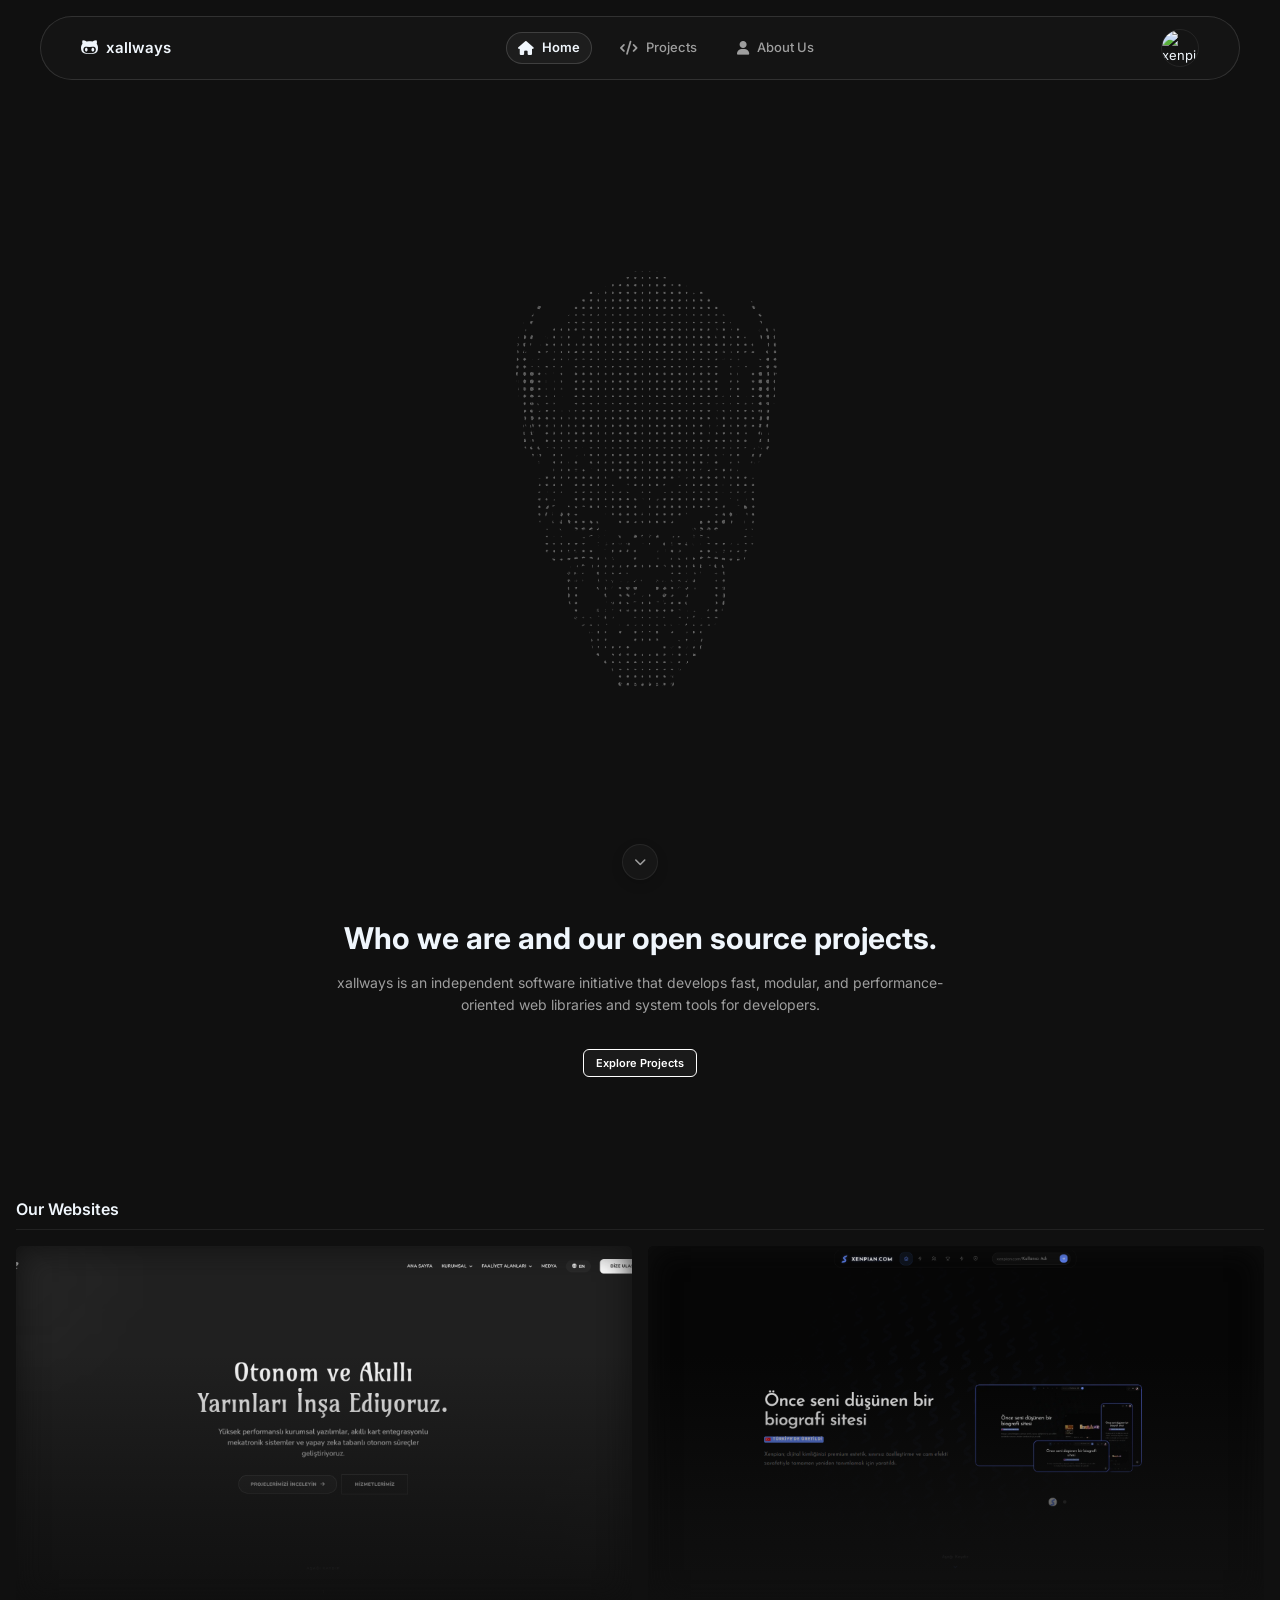
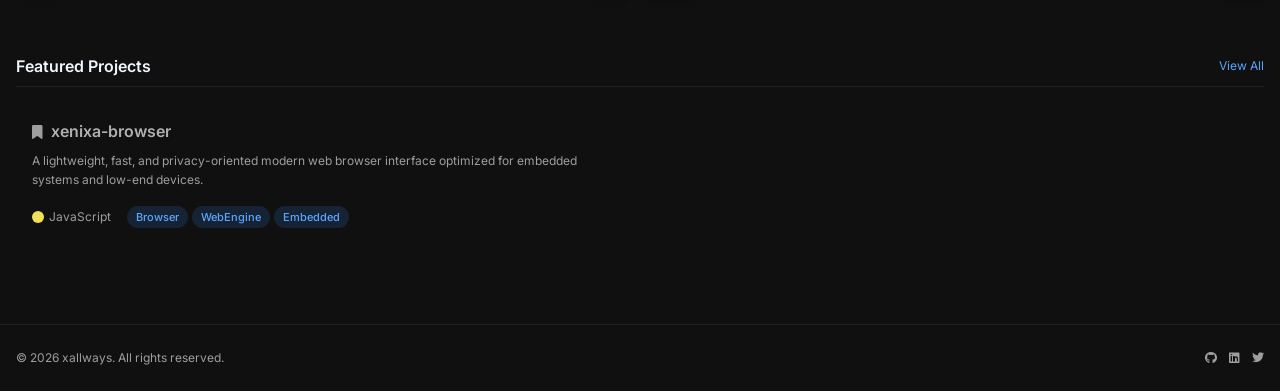
==== index.html @ e663c0c9 "initial commit" ====
<!DOCTYPE html>
<html lang="en">

<head>
  <meta charset="UTF-8">
  <meta name="viewport" content="width=device-width, initial-scale=1.0">
  <title>xallways | Open Source Software Solutions</title>
  <meta name="description" content="Open source software, system tools, and developer libraries developed by xallways.">
  <link rel="stylesheet" href="styles.css">
  <link rel="stylesheet" href="https://cdnjs.cloudflare.com/ajax/libs/font-awesome/6.4.0/css/all.min.css">
</head>

<body>

  <!-- Navigation Header -->
  <header>
    <div class="container header-container">
      <div class="logo-wrap">
        <a href="index.html" class="logo">
          <i class="fa-brands fa-github-alt"></i> xallways
        </a>
      </div>

      <nav id="nav-menu">
        <a href="index.html" class="nav-link active"><i class="fa-solid fa-house"></i> <span>Home</span></a>
        <a href="projects.html" class="nav-link"><i class="fa-solid fa-code"></i> <span>Projects</span></a>
        <a href="about.html" class="nav-link"><i class="fa-solid fa-user"></i> <span>About Us</span></a>
      </nav>

      <div class="header-actions">
        <div class="profile-dropdown-wrap">
          <img src="https://github.com/xenpian.png" alt="xenpian" class="profile-avatar" id="profile-avatar-btn">
          <div class="profile-dropdown" id="profile-dropdown-menu">
            <a href="https://github.com/xenpian" target="_blank"><i class="fa-brands fa-github"></i> GitHub Profile</a>
            <a href="projects.html"><i class="fa-solid fa-code"></i> Repositories</a>
          </div>
        </div>
        <button class="menu-toggle-btn" id="menu-toggle-btn" aria-label="Toggle Menu">
          <i class="fa-solid fa-bars"></i>
        </button>
      </div>
    </div>
  </header>

  <!-- Main Content Wrapper -->
  <main class="container">

    <!-- ASCII Art Area -->
    <div class="ascii-art-container">
      <div class="ascii-art-gif-wrap">
        <img src="assets/logo.gif" alt="Logo" class="ascii-art-gif">
      </div>
      <div class="scroll-down-wrap">
        <a href="#biz-kimiz" class="scroll-down-btn" aria-label="Scroll Down">
          <i class="fa-solid fa-chevron-down"></i>
        </a>
      </div>
    </div>

    <!-- Flat Hero Banner -->
    <section id="biz-kimiz" class="home-hero" style="padding-top: 20px;">
      <h1>Who we are and our open source projects.</h1>
      <p>
        xallways is an independent software initiative that develops fast, modular, and performance-oriented web
        libraries and system tools for developers.
      </p>
      <div style="display: flex; gap: 8px; justify-content: center;">
        <a href="projects.html" class="btn btn-primary">Explore Projects</a>
      </div>
    </section>

    <!-- Web Sitelerimiz Section -->
    <section style="margin-top: 40px; margin-bottom: 32px;">
      <div class="recent-projects-header">
        <h2 style="font-size: 16px; font-weight: 600;">Our Websites</h2>
      </div>
      <div class="repo-grid">

        <!-- 42code.net Card -->
        <div class="repo-card" style="padding: 0; overflow: hidden; height: 360px; cursor: pointer;"
          onclick="window.open('https://42code.net', '_blank')">
          <div class="webview-image-container"
            style="height: 100%; overflow: hidden; background-color: var(--bg-main);">
            <img src="assets/42code.png" alt="42code.net"
              style="width: 100%; height: 100%; object-fit: cover; transition: var(--transition);">
          </div>
        </div>

        <!-- xenpian.com Card -->
        <div class="repo-card" style="padding: 0; overflow: hidden; height: 360px; cursor: pointer;"
          onclick="window.open('https://xenpian.com', '_blank')">
          <div class="webview-image-container"
            style="height: 100%; overflow: hidden; background-color: var(--bg-main);">
            <img src="assets/xenpian.png" alt="xenpian.com"
              style="width: 100%; height: 100%; object-fit: cover; transition: var(--transition);">
          </div>
        </div>

      </div>
    </section>

    <!-- Recent Projects Preview (GitHub Repo Style) -->
    <section style="margin-top: 40px;">
      <div class="recent-projects-header">
        <h2 style="font-size: 16px; font-weight: 600;">Featured Projects</h2>
        <a href="projects.html" style="font-size: 12px; color: #58a6ff;">View All</a>
      </div>

      <!-- Limit projects list to 2 for homepage preview -->
      <div id="projects-grid" class="repo-grid" data-limit="2">
        <!-- Loaded dynamically from app.js -->
      </div>
    </section>

  </main>

  <!-- Project Detail Modal -->
  <div id="project-detail-modal" class="modal-overlay">
    <div class="modal-container">
      <button class="modal-close" onclick="closeDetailModal()">&times;</button>
      <div class="modal-title">
        <i class="fa-solid fa-bookmark"></i> <span id="detail-title">Project Title</span>
      </div>
      <div id="detail-lang" class="modal-meta">
        <!-- Language indicator -->
      </div>
      <p id="detail-desc" class="modal-desc">Project description.</p>

      <h3 style="font-size: 14px; font-weight: 600; margin-bottom: 8px;">Features</h3>
      <ul id="detail-features" class="modal-features">
        <!-- Bullet points -->
      </ul>

      <div class="modal-actions">
        <a id="detail-github" href="#" target="_blank" class="btn btn-secondary">
          <i class="fa-brands fa-github"></i> View on GitHub
        </a>
        <a id="detail-live" href="#" target="_blank" class="btn btn-primary">
          <i class="fa-solid fa-arrow-up-right-from-square"></i> Live Demo
        </a>
      </div>
    </div>
  </div>

  <div id="toast" class="toast">Message saved.</div>

  <!-- Footer -->
  <footer>
    <div class="container footer-container">
      <div>
        &copy; 2026 xallways. All rights reserved.
      </div>
      <div class="social-links">
        <a href="https://github.com" target="_blank" class="social-link"><i class="fa-brands fa-github"></i></a>
        <a href="https://linkedin.com" target="_blank" class="social-link"><i class="fa-brands fa-linkedin"></i></a>
        <a href="https://twitter.com" target="_blank" class="social-link"><i class="fa-brands fa-twitter"></i></a>
      </div>
    </div>
  </footer>

  <!-- Scripts -->
  <script src="projects-data.js"></script>
  <script src="app.js"></script>

</body>

</html>
---- styles.css ----
/* Fonts */
@import url('https://fonts.googleapis.com/css2?family=Inter:wght@300;400;500;600;700&display=swap');

/* Variables */
:root {
  --bg-main: #101010;
  --bg-secondary: #161616;
  --bg-card: #161616;
  --bg-btn: #222222;
  --bg-btn-hover: #2d2d2d;
  --accent: #ffffff;
  --text-main: #f0f6fc;
  --text-muted: #9e9e9e;
  --text-dark: #101010;
  --border-color: rgba(255, 255, 255, 0.07);
  --border-hover: rgba(255, 255, 255, 0.2);
  --font-main: 'Inter', -apple-system, BlinkMacSystemFont, "Segoe UI", Helvetica, Arial, sans-serif;
  --border-radius: 6px;
  --transition: all 0.15s ease;
}

/* Reset & Base */
* {
  margin: 0;
  padding: 0;
  box-sizing: border-box;
}

body {
  background-color: var(--bg-main);
  color: var(--text-main);
  font-family: var(--font-main);
  font-size: 13px;
  line-height: 1.5;
  padding-top: 100px;
}

a {
  color: #b6b6b6;
  text-decoration: none;
}

a:hover {
  text-decoration: underline;
}

/* Scrollbar & Smooth Scroll */
html {
  scroll-behavior: smooth;
  scrollbar-color: #222222 #101010;
  scrollbar-width: thin;
}

::-webkit-scrollbar {
  width: 8px;
  height: 8px;
}

::-webkit-scrollbar-track {
  background: var(--bg-main);
}

::-webkit-scrollbar-thumb {
  background: #222222;
  border-radius: 4px;
  border: 2px solid var(--bg-main);
}

::-webkit-scrollbar-thumb:hover {
  background: #333333;
}

::-webkit-scrollbar-thumb:active {
  background: #444444;
}

/* Layout Container */
.container {
  max-width: 1430px;
  /* Expanded Width */
  margin: 0 auto;
  padding: 0 16px;
}

/* Navigation Header */
header {
  position: fixed;
  top: 16px;
  left: 50%;
  transform: translate(-50%, 0);
  width: calc(100% - 32px);
  max-width: 1200px;
  background-color: rgba(22, 22, 22, 0.95);
  backdrop-filter: blur(12px);
  -webkit-backdrop-filter: blur(12px);
  border: 1px solid rgba(255, 255, 255, 0.12);
  border-radius: 32px;
  padding: 12px 24px;
  z-index: 100;
  transition: top 0.4s cubic-bezier(0.16, 1, 0.3, 1),
    left 0.4s cubic-bezier(0.16, 1, 0.3, 1),
    transform 0.4s cubic-bezier(0.16, 1, 0.3, 1),
    width 0.4s cubic-bezier(0.16, 1, 0.3, 1),
    max-width 0.4s cubic-bezier(0.16, 1, 0.3, 1),
    padding 0.4s cubic-bezier(0.16, 1, 0.3, 1),
    border-radius 0.4s cubic-bezier(0.16, 1, 0.3, 1),
    background-color 0.4s ease,
    border-color 0.4s ease,
    box-shadow 0.4s ease;
}

.header-container {
  display: flex;
  justify-content: space-between;
  align-items: center;
  flex-wrap: wrap;
  gap: 16px;
  transition: flex-direction 0.4s cubic-bezier(0.16, 1, 0.3, 1),
    gap 0.4s cubic-bezier(0.16, 1, 0.3, 1),
    padding 0.4s cubic-bezier(0.16, 1, 0.3, 1);
}

.logo-wrap {
  display: flex;
  align-items: center;
  gap: 12px;
  transition: opacity 0.3s ease, transform 0.3s ease, visibility 0.3s ease, width 0.3s ease, height 0.3s ease, margin 0.3s ease;
}

.logo {
  font-weight: 600;
  font-size: 15px;
  color: var(--text-main);
  display: flex;
  align-items: center;
  gap: 8px;
  text-decoration: none;
}

.logo i {
  font-size: 18px;
}

nav {
  display: flex;
  gap: 8px;
  align-items: center;
  transition: flex-direction 0.4s cubic-bezier(0.16, 1, 0.3, 1),
    gap 0.4s cubic-bezier(0.16, 1, 0.3, 1);
}

.nav-link {
  color: var(--text-muted);
  font-weight: 500;
  font-size: 13px;
  padding: 5px 11px;
  /* adjusted slightly to account for the 1px border */
  margin: 0 4px;
  border-radius: 32px;
  display: inline-flex;
  align-items: center;
  gap: 8px;
  border: 1px solid transparent;
  transition: all 0.3s cubic-bezier(0.16, 1, 0.3, 1);
  text-decoration: none;
}

.nav-link:hover {
  color: var(--text-main);
  background-color: transparent;
  border-color: rgba(255, 255, 255, 0.1);
  text-decoration: none;
}

.nav-link.active {
  color: var(--text-main);
  background-color: rgb(255 255 255 / 4%);
  border-color: rgba(255, 255, 255, 0.15);
  font-weight: 600;
}

.nav-link span {
  max-width: 150px;
  opacity: 1;
  display: inline-block;
  overflow: hidden;
  white-space: nowrap;
  transition: max-width 0.3s cubic-bezier(0.16, 1, 0.3, 1),
    opacity 0.2s cubic-bezier(0.16, 1, 0.3, 1),
    margin 0.3s cubic-bezier(0.16, 1, 0.3, 1);
}

.nav-link i {
  font-size: 14px;
  transition: font-size 0.3s ease;
}

.header-actions {
  display: flex;
  align-items: center;
  gap: 12px;
  transition: opacity 0.3s ease, transform 0.3s ease, visibility 0.3s ease, width 0.3s ease, height 0.3s ease, margin 0.3s ease;
}

.menu-toggle-btn {
  display: none;
  background: none;
  border: none;
  color: var(--text-main);
  font-size: 16px;
  cursor: pointer;
  transition: var(--transition);
  padding: 6px;
  align-items: center;
  justify-content: center;
}

.menu-toggle-btn:hover {
  color: var(--text-muted);
}

/* Scrolled Capsule Header State */
body.scrolled header {
  position: fixed;
  background-color: rgba(22, 22, 22, 0.95);
  border-color: rgba(255, 255, 255, 0.12);
  border-radius: 28px;
  z-index: 100;
  transition: top 0.4s cubic-bezier(0.16, 1, 0.3, 1),
    left 0.4s cubic-bezier(0.16, 1, 0.3, 1),
    bottom 0.4s cubic-bezier(0.16, 1, 0.3, 1),
    right 0.4s cubic-bezier(0.16, 1, 0.3, 1),
    transform 0.4s cubic-bezier(0.16, 1, 0.3, 1),
    width 0.4s cubic-bezier(0.16, 1, 0.3, 1),
    height 0.4s cubic-bezier(0.16, 1, 0.3, 1),
    max-width 0.4s cubic-bezier(0.16, 1, 0.3, 1),
    padding 0.4s cubic-bezier(0.16, 1, 0.3, 1),
    border-radius 0.4s cubic-bezier(0.16, 1, 0.3, 1),
    background-color 0.4s ease,
    border-color 0.4s ease,
    box-shadow 0.4s ease;
}

body.scrolled .header-container {
  flex-wrap: nowrap;
}

/* Snap Right (Default) */
body.scrolled header.snap-right {
  top: 50%;
  left: calc(100% - 52px);
  transform: translate(-50%, -50%);
  width: 56px;
  max-width: 56px;
  padding: 16px 0;
}

/* Snap Left */
body.scrolled header.snap-left {
  top: 50%;
  left: 52px;
  transform: translate(-50%, -50%);
  width: 56px;
  max-width: 56px;
  padding: 16px 0;
}

/* Snap Top */
body.scrolled header.snap-top {
  top: 24px;
  left: 50%;
  transform: translate(-50%, 0);
  width: auto;
  height: 56px;
  max-width: fit-content;
  padding: 8px 24px;
}

/* Snap Bottom */
body.scrolled header.snap-bottom {
  top: auto;
  bottom: 24px;
  left: 50%;
  transform: translate(-50%, 0);
  width: auto;
  height: 56px;
  max-width: fit-content;
  padding: 8px 24px;
}

body.scrolled .logo-wrap {
  opacity: 0;
  visibility: hidden;
  width: 0;
  height: 0;
  overflow: hidden;
  margin: 0;
  padding: 0;
  transform: scale(0.5);
}

body.scrolled .header-actions {
  opacity: 1;
  visibility: visible;
  width: auto;
  height: auto;
  overflow: visible;
  transform: none;
  display: flex;
  justify-content: center;
  align-items: center;
}

/* Header Action Layout for Snap Directions */
body.scrolled header.snap-left .header-actions,
body.scrolled header.snap-right .header-actions {
  flex-direction: column;
  margin: 8px 0 0 0;
  padding: 8px 0 0 0;
  border-top: 1px solid var(--border-color);
  border-left: none;
}

body.scrolled header.snap-top .header-actions,
body.scrolled header.snap-bottom .header-actions {
  flex-direction: row;
  margin: 0 0 0 8px;
  padding: 0 0 0 8px;
  border-left: 1px solid var(--border-color);
  border-top: none;
}

body.scrolled .menu-toggle-btn {
  display: none !important;
}

body.scrolled .profile-avatar {
  width: 32px;
  height: 32px;
}

/* Profile Dropdown snap orientations */
body.scrolled header.snap-right .profile-dropdown {
  right: calc(100% + 12px);
  left: auto;
  top: auto;
  bottom: 0;
}

body.scrolled header.snap-left .profile-dropdown {
  left: calc(100% + 12px);
  right: auto;
  top: auto;
  bottom: 0;
}

body.scrolled header.snap-top .profile-dropdown {
  top: calc(100% + 12px);
  bottom: auto;
  right: 0;
  left: auto;
}

body.scrolled header.snap-bottom .profile-dropdown {
  bottom: calc(100% + 12px);
  top: auto;
  right: 0;
  left: auto;
}

/* Header container orientations */
body.scrolled header.snap-left .header-container,
body.scrolled header.snap-right .header-container {
  flex-direction: column;
  justify-content: center;
  align-items: center;
  gap: 0;
  padding: 0;
}

body.scrolled header.snap-top .header-container,
body.scrolled header.snap-bottom .header-container {
  flex-direction: row;
  justify-content: center;
  align-items: center;
  gap: 16px;
  padding: 0;
}

/* Nav container orientations */
body.scrolled header.snap-left nav,
body.scrolled header.snap-right nav {
  flex-direction: column;
  gap: 16px;
  width: 100%;
  align-items: center;
}

body.scrolled header.snap-top nav,
body.scrolled header.snap-bottom nav {
  flex-direction: row;
  gap: 16px;
  width: auto;
  align-items: center;
}

/* Nav Link scrolled shape styling */
body.scrolled .nav-link {
  padding: 10px;
  width: 40px;
  height: 40px;
  border-radius: 50%;
  justify-content: center;
  gap: 0;
}

body.scrolled header.snap-left .nav-link,
body.scrolled header.snap-right .nav-link {
  margin: 4px 0;
}

body.scrolled header.snap-top .nav-link,
body.scrolled header.snap-bottom .nav-link {
  margin: 0 4px;
}

body.scrolled .nav-link.active {
  background-color: rgba(255, 255, 255, 0.08);
  border-color: rgba(255, 255, 255, 0.15);
}

body.scrolled .nav-link span {
  max-width: 0;
  opacity: 0;
  margin: 0;
}

body.scrolled .nav-link i {
  font-size: 16px;
}

/* Common GitHub-Style Buttons */
.btn {
  display: inline-flex;
  align-items: center;
  justify-content: center;
  padding: 5px 12px;
  font-size: 11px;
  font-weight: 500;
  border-radius: var(--border-radius);
  cursor: pointer;
  border: 1px solid rgba(240, 246, 252, 0.1);
  transition: var(--transition);
  text-decoration: none;
  gap: 6px;
  user-select: none;
}

.btn-secondary {
  background-color: var(--bg-btn);
  color: var(--text-main);
}

.btn-secondary:hover {
  background-color: var(--bg-btn-hover);
  border-color: #8b949e;
  text-decoration: none;
}

.btn-primary {
  background-color: #1a1a1a;
  color: #ffffff;
  border-color: #ffffff;
  font-weight: 600;
}

.btn-primary:hover {
  background-color: rgba(255, 255, 255, 0.08);
  border-color: #ffffff;
  text-decoration: none;
}

/* Page Layout */
.page-header {
  padding: 40px 0 24px 0;
  border-bottom: 1px solid var(--border-color);
  margin-bottom: 32px;
}

.page-title {
  font-size: 21px;
  font-weight: 400;
  color: var(--text-main);
}

.page-subtitle {
  color: var(--text-muted);
  font-size: 13px;
  margin-top: 8px;
}

/* Home Section */
.home-hero {
  padding: 80px 0;
  text-align: center;
  max-width: 650px;
  margin: 0 auto;
  scroll-margin-top: 120px;
}

.home-hero h1 {
  font-size: 30px;
  font-weight: 700;
  margin-bottom: 16px;
  line-height: 1.2;
}

.home-hero p {
  color: var(--text-muted);
  font-size: 14px;
  margin-bottom: 32px;
  line-height: 1.6;
}

.recent-projects-header {
  display: flex;
  justify-content: space-between;
  align-items: center;
  margin-bottom: 16px;
  border-bottom: 1px solid var(--border-color);
  padding-bottom: 8px;
}

/* Projects Toolbar (Inspired by Google Open Source) */
.toolbar-wrap {
  display: flex;
  gap: 16px;
  margin-bottom: 24px;
  align-items: center;
  flex-wrap: wrap;
}

.search-container {
  position: relative;
  flex: 1;
  min-width: 250px;
}

.search-input {
  width: 100%;
  background-color: var(--bg-main);
  border: 1px solid var(--border-color);
  color: var(--text-main);
  padding: 8px 12px 8px 36px;
  border-radius: var(--border-radius);
  font-size: 14px;
  transition: var(--transition);
}

.search-input:focus {
  outline: none;
  border-color: #58a6ff;
  box-shadow: 0 0 0 3px rgba(56, 139, 253, 0.3);
}

.search-container i {
  position: absolute;
  left: 12px;
  top: 50%;
  transform: translateY(-50%);
  color: var(--text-muted);
}

.tag-filters {
  display: flex;
  gap: 6px;
  flex-wrap: wrap;
}

.tag-btn {
  background: transparent;
  border: 1px solid var(--border-color);
  color: var(--text-muted);
  padding: 4px 10px;
  border-radius: 12px;
  font-size: 12px;
  cursor: pointer;
  transition: var(--transition);
}

.tag-btn:hover {
  border-color: var(--text-muted);
  color: var(--text-main);
}

.tag-btn.active {
  background-color: var(--accent);
  color: var(--text-dark);
  border-color: var(--accent);
}

/* GitHub-Style Repository Grid */
.repo-grid {
  display: grid;
  grid-template-columns: 1fr 1fr;
  gap: 16px;
  margin-bottom: 48px;
}

.repo-card {
  border-radius: var(--border-radius);
  padding: 16px;
  display: flex;
  flex-direction: column;
  justify-content: space-between;
  position: relative;
  transition: var(--transition);
}

.repo-card:hover {
  border-color: var(--border-hover);
}

.repo-header {
  display: flex;
  justify-content: space-between;
  align-items: flex-start;
  margin-bottom: 8px;
}

.repo-title-wrap {
  display: flex;
  align-items: center;
  gap: 8px;
}

.repo-icon {
  color: var(--text-muted);
  font-size: 14px;
}

.repo-title {
  font-size: 16px;
  font-weight: 600;
  color: #ffffffab;
  cursor: pointer;
}

.repo-title:hover {
  text-decoration: underline;
}

.repo-desc {
  color: var(--text-muted);
  font-size: 12px;
  line-height: 1.6;
  margin-bottom: 16px;
  display: -webkit-box;
  -webkit-line-clamp: 2;
  -webkit-box-orient: vertical;
  overflow: hidden;
}

.repo-footer {
  display: flex;
  align-items: center;
  gap: 16px;
  font-size: 12px;
  color: var(--text-muted);
  flex-wrap: wrap;
}

.repo-lang {
  display: flex;
  align-items: center;
  gap: 5px;
}

.lang-dot {
  width: 12px;
  height: 12px;
  border-radius: 50%;
  display: inline-block;
}

.repo-tags {
  display: flex;
  gap: 4px;
  flex-wrap: wrap;
}

.repo-tag {
  background-color: rgba(56, 139, 253, 0.15);
  color: #58a6ff;
  padding: 2px 8px;
  border-radius: 2em;
  font-size: 11px;
  font-weight: 500;
  border: 1px solid transparent;
  display: inline-flex;
  align-items: center;
}

/* Action Buttons inside Card for Admin CRUD */
.repo-admin-actions {
  position: absolute;
  top: 12px;
  right: 12px;
  display: flex;
  gap: 6px;
}

.repo-action-btn {
  background-color: var(--bg-btn);
  border: 1px solid var(--border-color);
  color: var(--text-main);
  padding: 2px 6px;
  font-size: 11px;
  border-radius: var(--border-radius);
  cursor: pointer;
  transition: var(--transition);
}

.repo-action-btn:hover {
  background-color: var(--bg-btn-hover);
  border-color: var(--text-muted);
}

.repo-action-btn.delete:hover {
  background-color: #da3637;
  border-color: #f85149;
  color: white;
}

/* Modals & Detail Popups (Simple Flat Style) */
.modal-overlay {
  position: fixed;
  top: 0;
  left: 0;
  width: 100%;
  height: 100%;
  background: rgba(0, 0, 0, 0.7);
  z-index: 1000;
  display: flex;
  justify-content: center;
  align-items: center;
  opacity: 0;
  pointer-events: none;
  transition: var(--transition);
}

.modal-overlay.active {
  opacity: 1;
  pointer-events: all;
}

.modal-container {
  background-color: var(--bg-secondary);
  border: 1px solid var(--border-color);
  border-radius: var(--border-radius);
  max-width: 600px;
  width: 90%;
  max-height: 80vh;
  overflow-y: auto;
  padding: 24px;
  position: relative;
}

.modal-close {
  position: absolute;
  top: 16px;
  right: 16px;
  background: none;
  border: none;
  color: var(--text-muted);
  font-size: 20px;
  cursor: pointer;
}

.modal-close:hover {
  color: var(--text-main);
}

.modal-title {
  font-size: 20px;
  font-weight: 600;
  margin-bottom: 12px;
  color: #c2c2c2;
  display: flex;
  align-items: center;
  gap: 8px;
}

.modal-meta {
  display: flex;
  gap: 16px;
  color: var(--text-muted);
  font-size: 12px;
  margin-bottom: 16px;
  border-bottom: 1px solid var(--border-color);
  padding-bottom: 12px;
}

.modal-desc {
  font-size: 14px;
  line-height: 1.6;
  margin-bottom: 24px;
}

.modal-features {
  list-style: none;
  margin-bottom: 24px;
}

.modal-features li {
  margin-bottom: 8px;
  position: relative;
  padding-left: 20px;
}

.modal-features li::before {
  content: '▪';
  position: absolute;
  left: 0;
  color: var(--text-muted);
}

.modal-actions {
  display: flex;
  gap: 8px;
  border-top: 1px solid var(--border-color);
  padding-top: 16px;
}

/* Forms and Inputs (GitHub Inspired) */
.form-group {
  margin-bottom: 16px;
}

.form-label {
  display: block;
  font-weight: 500;
  margin-bottom: 6px;
}

.form-control {
  width: 100%;
  background-color: var(--bg-main);
  border: 1px solid var(--border-color);
  color: var(--text-main);
  padding: 6px 12px;
  border-radius: var(--border-radius);
  font-size: 14px;
  transition: var(--transition);
  font-family: var(--font-main);
}

.form-control:focus {
  outline: none;
  border-color: #58a6ff;
  box-shadow: 0 0 0 3px rgba(56, 139, 253, 0.3);
}

textarea.form-control {
  resize: vertical;
}

/* Sliding Manager Drawer (Flat) */
.manager-panel {
  position: fixed;
  top: 0;
  right: -450px;
  width: 100%;
  max-width: 450px;
  height: 100%;
  background-color: var(--bg-secondary);
  border-left: 1px solid var(--border-color);
  z-index: 1001;
  transition: var(--transition);
  display: flex;
  flex-direction: column;
}

.manager-panel.active {
  right: 0;
}

.manager-header {
  padding: 16px;
  border-bottom: 1px solid var(--border-color);
  display: flex;
  justify-content: space-between;
  align-items: center;
}

.manager-form {
  padding: 16px;
  overflow-y: auto;
  flex: 1;
}

.manager-footer {
  padding: 16px;
  border-top: 1px solid var(--border-color);
  display: flex;
  gap: 8px;
  background-color: var(--bg-secondary);
}

.manager-footer .btn {
  flex: 1;
}

/* About / Timeline (Flat & Simple) */
.bio-p {
  font-size: 15px;
  line-height: 1.6;
  margin-bottom: 16px;
}

.skills-list {
  display: flex;
  gap: 8px;
  flex-wrap: wrap;
  margin-top: 16px;
}

.skill-tag {
  background-color: var(--bg-secondary);
  border: 1px solid var(--border-color);
  padding: 4px 12px;
  border-radius: var(--border-radius);
  font-size: 13px;
}

.about-grid {
  display: grid;
  grid-template-columns: 1.2fr 0.8fr;
  gap: 32px;
}

.timeline {
  display: flex;
  flex-direction: column;
  gap: 20px;
}

.timeline-item {
  border-left: 2px solid var(--border-color);
  padding-left: 16px;
  position: relative;
}

.timeline-item::before {
  content: '';
  position: absolute;
  left: -5px;
  top: 4px;
  width: 8px;
  height: 8px;
  border-radius: 50%;
  background-color: var(--border-color);
}

.timeline-date {
  font-size: 12px;
  color: var(--text-muted);
}

.timeline-title {
  font-size: 14px;
  font-weight: 600;
  margin: 4px 0;
}

.timeline-company {
  font-size: 12px;
  color: var(--text-muted);
}

/* Toast (Simple notification banner) */
.toast {
  position: fixed;
  bottom: 20px;
  right: 20px;
  background-color: var(--bg-secondary);
  border: 1px solid var(--border-color);
  padding: 12px 24px;
  border-radius: var(--border-radius);
  box-shadow: 0 8px 24px rgba(0, 0, 0, 0.3);
  z-index: 2000;
  transform: translateY(100px);
  opacity: 0;
  transition: var(--transition);
}

.toast.show {
  transform: translateY(0);
  opacity: 1;
}

/* Footer */
footer {
  border-top: 1px solid var(--border-color);
  padding: 24px 0;
  margin-top: 80px;
}

.footer-container {
  display: flex;
  justify-content: space-between;
  align-items: center;
  flex-wrap: wrap;
  gap: 16px;
  font-size: 12px;
  color: var(--text-muted);
}

.social-links {
  display: flex;
  gap: 12px;
}

.social-link {
  color: var(--text-muted);
}

.social-link:hover {
  color: var(--text-main);
}

/* Responsive */
@media (max-width: 768px) {
  .repo-grid {
    grid-template-columns: 1fr;
    margin-bottom: 24px;
  }

  .about-grid {
    grid-template-columns: 1fr;
    gap: 20px;
  }

  .header-container {
    flex-direction: row;
    justify-content: space-between;
    align-items: center;
  }

  .menu-toggle-btn {
    display: inline-flex;
  }

  nav {
    display: none;
    width: 100%;
    flex-direction: column;
    align-items: stretch;
    gap: 4px;
    margin-top: 12px;
    padding-top: 12px;
    border-top: 1px solid var(--border-color);
    order: 3;
  }

  nav.active {
    display: flex;
  }

  .nav-link {
    display: flex;
    align-items: center;
    gap: 8px;
    padding: 8px 12px;
    margin: 0;
    border-bottom: none;
    border-left: 2px solid transparent;
    border-radius: var(--border-radius);
  }

  .nav-link:hover {
    background-color: rgba(255, 255, 255, 0.04);
  }

  .nav-link.active {
    background-color: rgba(255, 255, 255, 0.08);
    border-color: rgba(255, 255, 255, 0.15);
  }

  /* Mobile scrolled overrides */
  body.scrolled header {
    left: calc(100% - 36px);
    width: 48px;
    max-width: 48px;
    border-radius: 24px;
    padding: 12px 0;
  }

  body.scrolled nav {
    display: flex !important;
    flex-direction: column !important;
    border-top: none !important;
    margin: 0 !important;
    padding: 0 !important;
    gap: 12px !important;
  }

  body.scrolled .nav-link {
    width: 36px;
    height: 36px;
    margin: 2px 0;
    padding: 0;
    justify-content: center;
    border-left: none !important;
    background-color: transparent !important;
  }

  body.scrolled .nav-link.active {
    background-color: rgba(255, 255, 255, 0.08) !important;
    border-color: rgba(255, 255, 255, 0.15) !important;
    border-radius: 50% !important;
  }

  body.scrolled .profile-avatar {
    width: 28px !important;
    height: 28px !important;
  }
}

/* Profile Dropdown styling */
.profile-dropdown-wrap {
  position: relative;
  display: inline-block;
}

.profile-avatar {
  width: 38px;
  height: 38px;
  border-radius: 50%;
  border: 1px solid var(--border-color);
  cursor: pointer;
  display: block;
  transition: var(--transition);
}

.profile-avatar:hover {
  border-color: var(--accent);
}

.profile-dropdown {
  position: absolute;
  top: calc(100% + 8px);
  right: 0;
  background-color: var(--bg-secondary);
  border: 1px solid var(--border-color);
  border-radius: var(--border-radius);
  width: 150px;
  padding: 6px 0;
  display: none;
  flex-direction: column;
  z-index: 1000;
}

.profile-dropdown.active {
  display: flex;
}

.profile-dropdown a {
  color: var(--text-main);
  font-size: 13px;
  padding: 6px 12px;
  margin: 2px 6px;
  border-radius: var(--border-radius);
  text-decoration: none;
  display: flex;
  align-items: center;
  gap: 8px;
  transition: var(--transition);
}

.profile-dropdown a:hover {
  background-color: rgba(255, 255, 255, 0.08);
  text-decoration: none;
}

/* Browser Mockup styling */
.browser-mockup {
  border: 1px solid var(--border-color);
  border-radius: var(--border-radius);
  background-color: var(--bg-secondary);
  overflow: hidden;
  width: 100%;
}

.browser-bar {
  background-color: #121212;
  border-bottom: 1px solid var(--border-color);
  padding: 10px 16px;
  display: flex;
  align-items: center;
  position: relative;
}

.browser-buttons {
  display: flex;
  gap: 6px;
  position: absolute;
  left: 16px;
}

.browser-buttons .dot {
  width: 10px;
  height: 10px;
  border-radius: 50%;
  display: inline-block;
}

.browser-buttons .dot.red {
  background-color: #ff5f56;
}

.browser-buttons .dot.yellow {
  background-color: #ffbd2e;
}

.browser-buttons .dot.green {
  background-color: #27c93f;
}

.browser-address {
  margin: 0 auto;
  background-color: var(--bg-main);
  border: 1px solid var(--border-color);
  color: var(--text-muted);
  font-size: 11px;
  padding: 4px 24px;
  border-radius: 4px;
  max-width: 320px;
  width: 100%;
  text-align: center;
  display: flex;
  align-items: center;
  justify-content: center;
}

.browser-content {
  height: 380px;
  display: flex;
  justify-content: center;
  align-items: center;
  background-color: var(--bg-main);
  padding: 24px;
}

.fallback-card {
  text-align: center;
  max-width: 400px;
}

.fallback-card h3 {
  font-size: 18px;
  font-weight: 600;
  margin-bottom: 8px;
  color: var(--text-main);
}

.fallback-card p {
  font-size: 13px;
  color: var(--text-muted);
  line-height: 1.6;
}

/* Card-sized Webview Image preview */
.webview-image-container {
  height: 100%;
  overflow: hidden;
  position: relative;
  background-color: var(--bg-main);
}

.webview-image-container::after {
  content: '';
  position: absolute;
  top: 0;
  left: 0;
  width: 100%;
  height: 100%;
  background: linear-gradient(to bottom, transparent 30%, rgba(16, 16, 16, 0.7) 75%, var(--bg-main) 100%);
  box-shadow: inset 0 0 30px rgba(16, 16, 16, 0.95);
  pointer-events: none;
  z-index: 2;
  transition: var(--transition);
}

.webview-image-container img {
  width: 100%;
  height: 100%;
  object-fit: cover;
  transition: var(--transition);
}

.repo-card:hover .webview-image-container img {
  transform: scale(1.04);
}

.repo-card:hover .webview-image-container::after {
  background: linear-gradient(to bottom, transparent 30%, rgba(16, 16, 16, 0.6) 70%, var(--bg-main) 100%);
  box-shadow: inset 0 0 20px rgba(16, 16, 16, 0.8);
}

/* ASCII Art Section Styling */
.ascii-art-container {
  display: flex;
  flex-direction: column;
  align-items: center;
  justify-content: center;
  min-height: calc(100vh - 100px);
  width: 100%;
  overflow: hidden;
  position: relative;
  margin: 0;
  padding-bottom: 60px;
  perspective: 800px;
}

.ascii-art-gif-wrap {
  display: flex;
  justify-content: center;
  align-items: center;
  margin: 0 auto;
  width: 100%;
  max-width: 690px;
  animation: floatSkull2D 6s ease-in-out infinite;
}

.ascii-art-gif {
  width: 100%;
  height: auto;
  display: block;
  image-rendering: pixelated;
  image-rendering: crisp-edges;
  border-radius: 12px;
}

@media (max-width: 768px) {
  .ascii-art-gif-wrap {
    max-width: 350px;
  }
}

@media (max-width: 480px) {
  .ascii-art-gif-wrap {
    max-width: 260px;
  }
}

@keyframes floatSkull2D {
  0% {
    transform: translateY(0px);
  }

  50% {
    transform: translateY(-8px);
  }

  100% {
    transform: translateY(0px);
  }
}

.scroll-down-wrap {
  position: absolute;
  bottom: 20px;
  left: 50%;
  transform: translateX(-50%);
  display: flex;
  justify-content: center;
  align-items: center;
  z-index: 10;
}

.scroll-down-btn {
  display: flex;
  justify-content: center;
  align-items: center;
  width: 36px;
  height: 36px;
  border-radius: 50%;
  background-color: var(--bg-secondary);
  border: 1px solid var(--border-color);
  color: var(--text-muted);
  font-size: 12px;
  transition: var(--transition);
  cursor: pointer;
  box-shadow: 0 4px 12px rgba(0, 0, 0, 0.15);
  text-decoration: none;
}

.scroll-down-btn:hover {
  color: var(--accent);
  border-color: rgba(255, 255, 255, 0.25);
  transform: translateY(2px);
  background-color: var(--bg-btn-hover);
  text-decoration: none;
}

@keyframes bounce-chevron {

  0%,
  100% {
    transform: translateY(0);
  }

  50% {
    transform: translateY(3px);
  }
}

.scroll-down-btn i {
  animation: bounce-chevron 2s infinite ease-in-out;
}
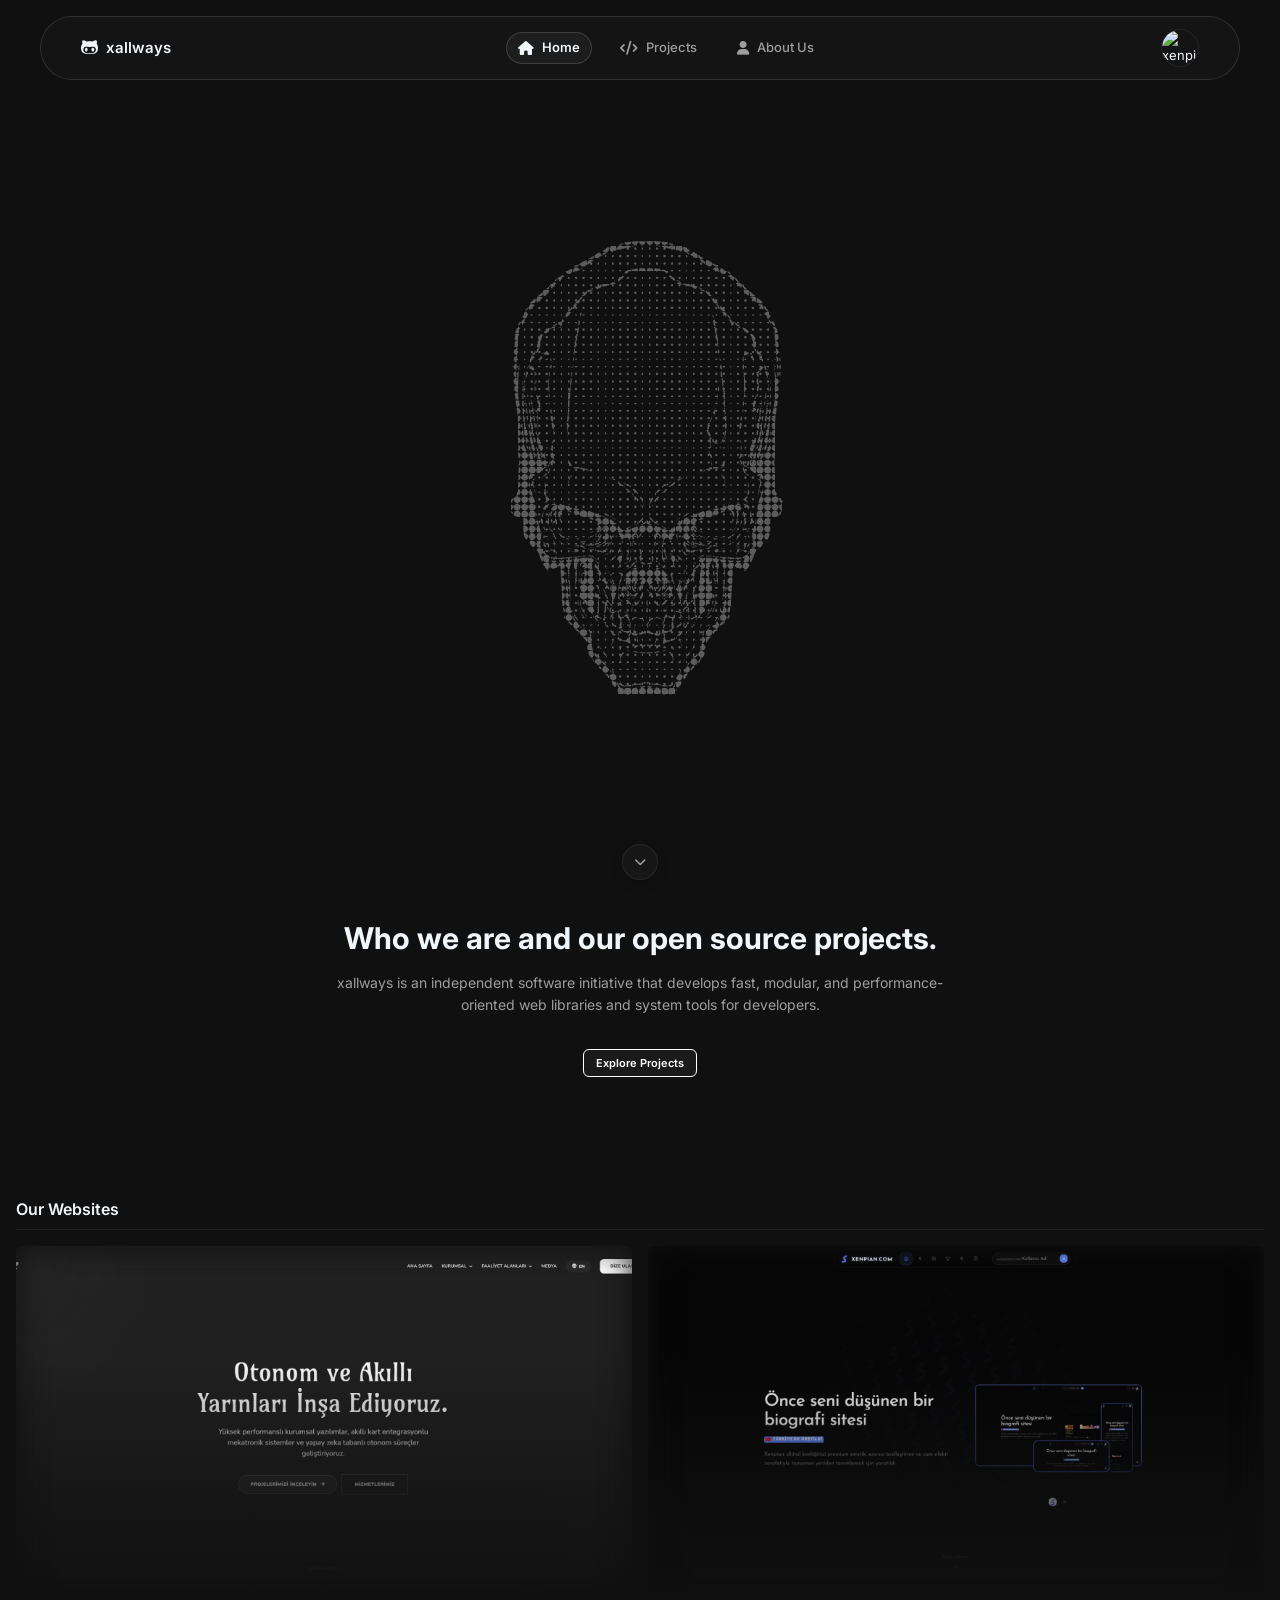
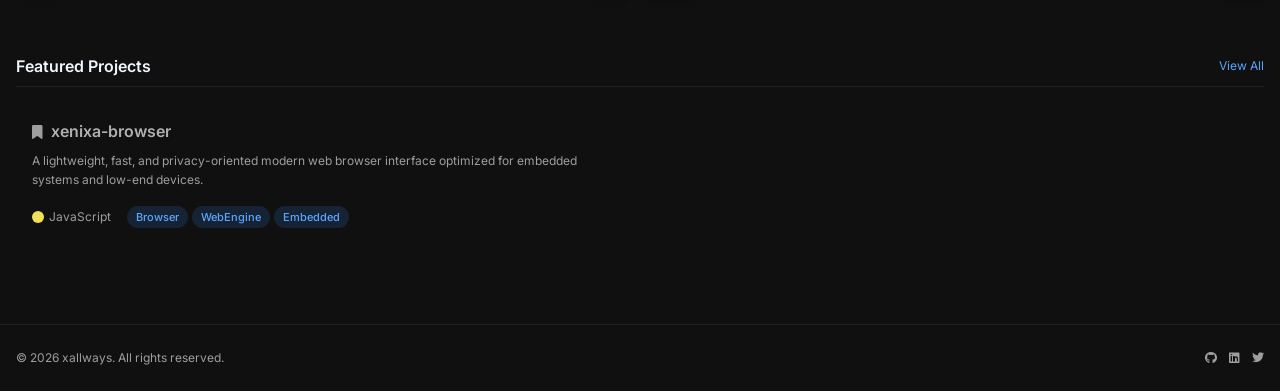
==== commit 6e8fb37e: "Implement profile switcher, logo improvements, and responsive logo sizing" ====
--- a/index.html
+++ b/index.html
@@ -16,23 +16,36 @@
   <header>
     <div class="container header-container">
       <div class="logo-wrap">
-        <a href="index.html" class="logo">
+        <a href="./" class="logo">
           <i class="fa-brands fa-github-alt"></i> xallways
         </a>
       </div>
 
       <nav id="nav-menu">
-        <a href="index.html" class="nav-link active"><i class="fa-solid fa-house"></i> <span>Home</span></a>
-        <a href="projects.html" class="nav-link"><i class="fa-solid fa-code"></i> <span>Projects</span></a>
-        <a href="about.html" class="nav-link"><i class="fa-solid fa-user"></i> <span>About Us</span></a>
+        <a href="./" class="nav-link active"><i class="fa-solid fa-house"></i> <span>Home</span></a>
+        <a href="projects" class="nav-link"><i class="fa-solid fa-code"></i> <span>Projects</span></a>
+        <a href="about" class="nav-link"><i class="fa-solid fa-user"></i> <span>About Us</span></a>
       </nav>
 
       <div class="header-actions">
         <div class="profile-dropdown-wrap">
           <img src="https://github.com/xenpian.png" alt="xenpian" class="profile-avatar" id="profile-avatar-btn">
           <div class="profile-dropdown" id="profile-dropdown-menu">
-            <a href="https://github.com/xenpian" target="_blank"><i class="fa-brands fa-github"></i> GitHub Profile</a>
-            <a href="projects.html"><i class="fa-solid fa-code"></i> Repositories</a>
+            <div class="dropdown-header">Profiles</div>
+            <div class="profile-switch-option" data-profile="xenpian">
+              <img src="https://github.com/xenpian.png" alt="xenpian">
+              <span>xenpian</span>
+            </div>
+            <div class="profile-switch-option" data-profile="weezy-os">
+              <img src="https://github.com/weezy-os.png" alt="weezy-os">
+              <span>weezy-os</span>
+            </div>
+            <div class="profile-switch-option" data-profile="uncoff">
+              <img src="https://github.com/uncoff.png" alt="uncoff">
+              <span>uncoff</span>
+            </div>
+            <div class="dropdown-divider"></div>
+            <a href="https://github.com/xenpian" id="dropdown-github-link" target="_blank"><i class="fa-brands fa-github"></i> GitHub Profile</a>
           </div>
         </div>
         <button class="menu-toggle-btn" id="menu-toggle-btn" aria-label="Toggle Menu">
@@ -65,12 +78,12 @@
         libraries and system tools for developers.
       </p>
       <div style="display: flex; gap: 8px; justify-content: center;">
-        <a href="projects.html" class="btn btn-primary">Explore Projects</a>
+        <a href="projects" class="btn btn-primary">Explore Projects</a>
       </div>
     </section>
 
     <!-- Web Sitelerimiz Section -->
-    <section style="margin-top: 40px; margin-bottom: 32px;">
+    <section id="websites-section" style="margin-top: 40px; margin-bottom: 32px;">
       <div class="recent-projects-header">
         <h2 style="font-size: 16px; font-weight: 600;">Our Websites</h2>
       </div>
@@ -103,7 +116,7 @@
     <section style="margin-top: 40px;">
       <div class="recent-projects-header">
         <h2 style="font-size: 16px; font-weight: 600;">Featured Projects</h2>
-        <a href="projects.html" style="font-size: 12px; color: #58a6ff;">View All</a>
+        <a href="projects" style="font-size: 12px; color: #58a6ff;">View All</a>
       </div>
 
       <!-- Limit projects list to 2 for homepage preview -->
--- a/styles.css
+++ b/styles.css
@@ -1154,7 +1154,7 @@
   background-color: var(--bg-secondary);
   border: 1px solid var(--border-color);
   border-radius: var(--border-radius);
-  width: 150px;
+  width: 180px;
   padding: 6px 0;
   display: none;
   flex-direction: column;
@@ -1335,6 +1335,7 @@
 
 .ascii-art-gif {
   width: 100%;
+  max-width: 100%;
   height: auto;
   display: block;
   image-rendering: pixelated;
@@ -1344,13 +1345,13 @@
 
 @media (max-width: 768px) {
   .ascii-art-gif-wrap {
-    max-width: 350px;
+    max-width: 500px;
   }
 }
 
 @media (max-width: 480px) {
   .ascii-art-gif-wrap {
-    max-width: 260px;
+    max-width: 360px;
   }
 }
 
@@ -1418,4 +1419,59 @@
 
 .scroll-down-btn i {
   animation: bounce-chevron 2s infinite ease-in-out;
+}
+
+/* Custom Dropdown & Profile Switcher */
+.dropdown-header {
+  font-size: 11px;
+  text-transform: uppercase;
+  color: var(--text-muted);
+  padding: 6px 12px;
+  font-weight: 600;
+  letter-spacing: 0.5px;
+}
+
+.profile-switch-option {
+  display: flex;
+  align-items: center;
+  gap: 8px;
+  padding: 8px 12px;
+  margin: 2px 6px;
+  border-radius: var(--border-radius);
+  cursor: pointer;
+  transition: var(--transition);
+  color: var(--text-muted);
+}
+
+.profile-switch-option img {
+  width: 20px;
+  height: 20px;
+  border-radius: 50%;
+  border: 1px solid var(--border-color);
+}
+
+.profile-switch-option span {
+  font-size: 13px;
+  font-weight: 500;
+}
+
+.profile-switch-option:hover {
+  background-color: rgba(255, 255, 255, 0.05);
+  color: var(--text-main);
+}
+
+.profile-switch-option.active {
+  background-color: rgba(255, 255, 255, 0.08);
+  color: var(--text-main);
+  font-weight: 600;
+}
+
+.profile-switch-option.active img {
+  border-color: var(--accent);
+}
+
+.dropdown-divider {
+  height: 1px;
+  background-color: var(--border-color);
+  margin: 6px 0;
 }
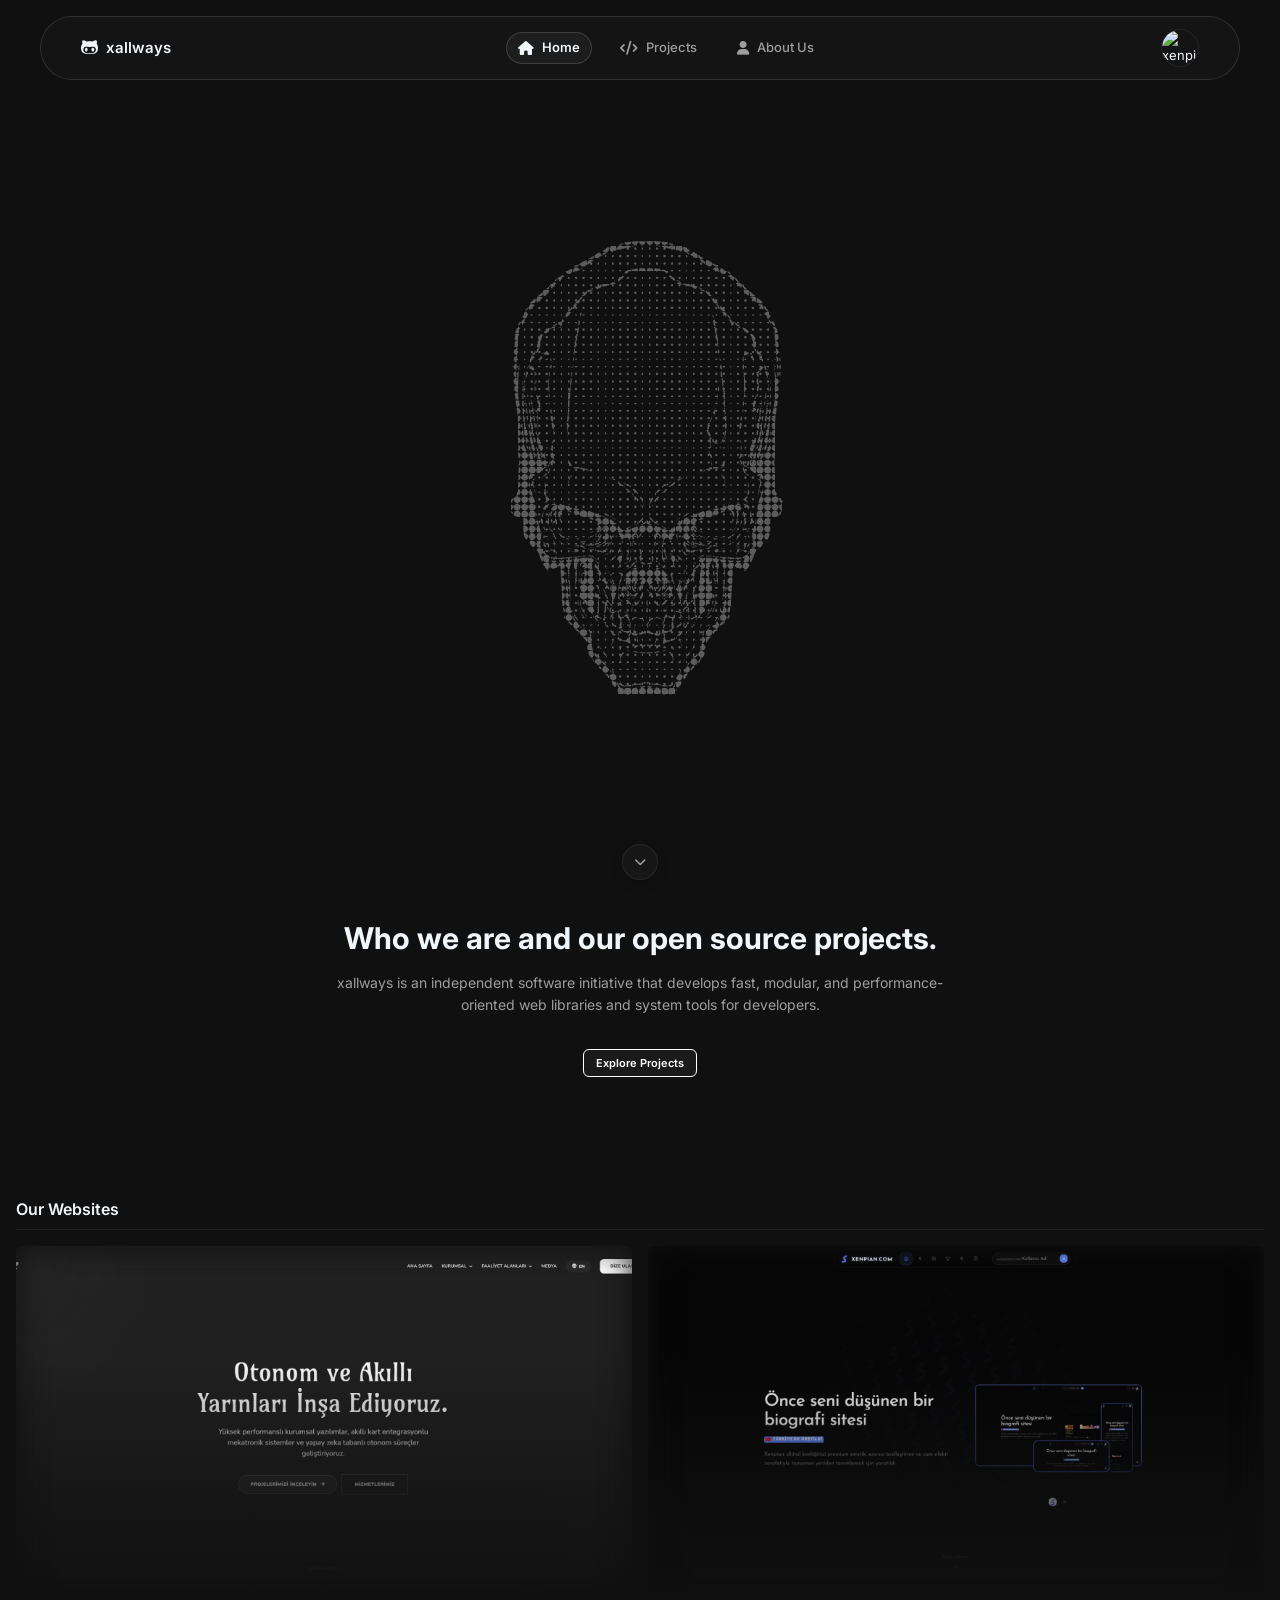
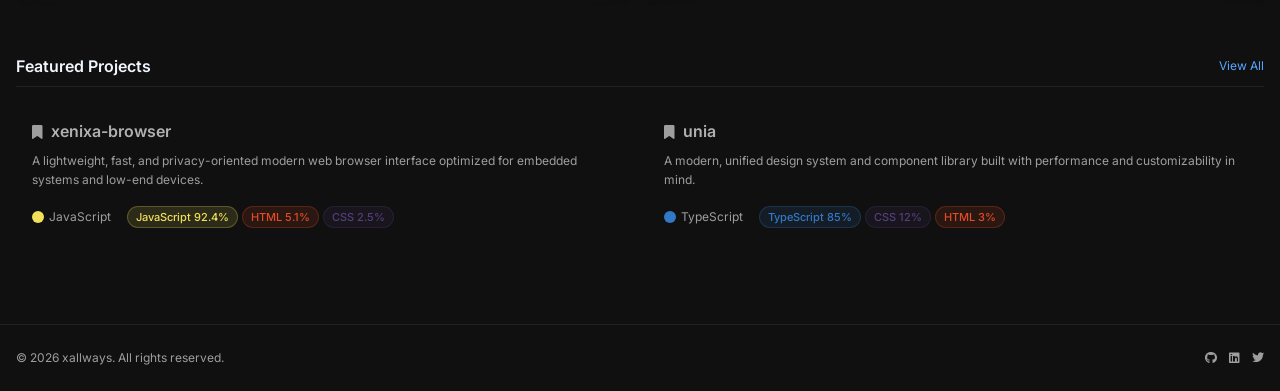
==== commit 923fa370: "Add Ters-Nokta profile and configure its logo as tersnokta.gif" ====
--- a/index.html
+++ b/index.html
@@ -43,6 +43,10 @@
             <div class="profile-switch-option" data-profile="uncoff">
               <img src="https://github.com/uncoff.png" alt="uncoff">
               <span>uncoff</span>
+            </div>
+            <div class="profile-switch-option" data-profile="Ters-Nokta">
+              <img src="https://github.com/Ters-Nokta.png" alt="Ters-Nokta">
+              <span>Ters-Nokta</span>
             </div>
             <div class="dropdown-divider"></div>
             <a href="https://github.com/xenpian" id="dropdown-github-link" target="_blank"><i class="fa-brands fa-github"></i> GitHub Profile</a>
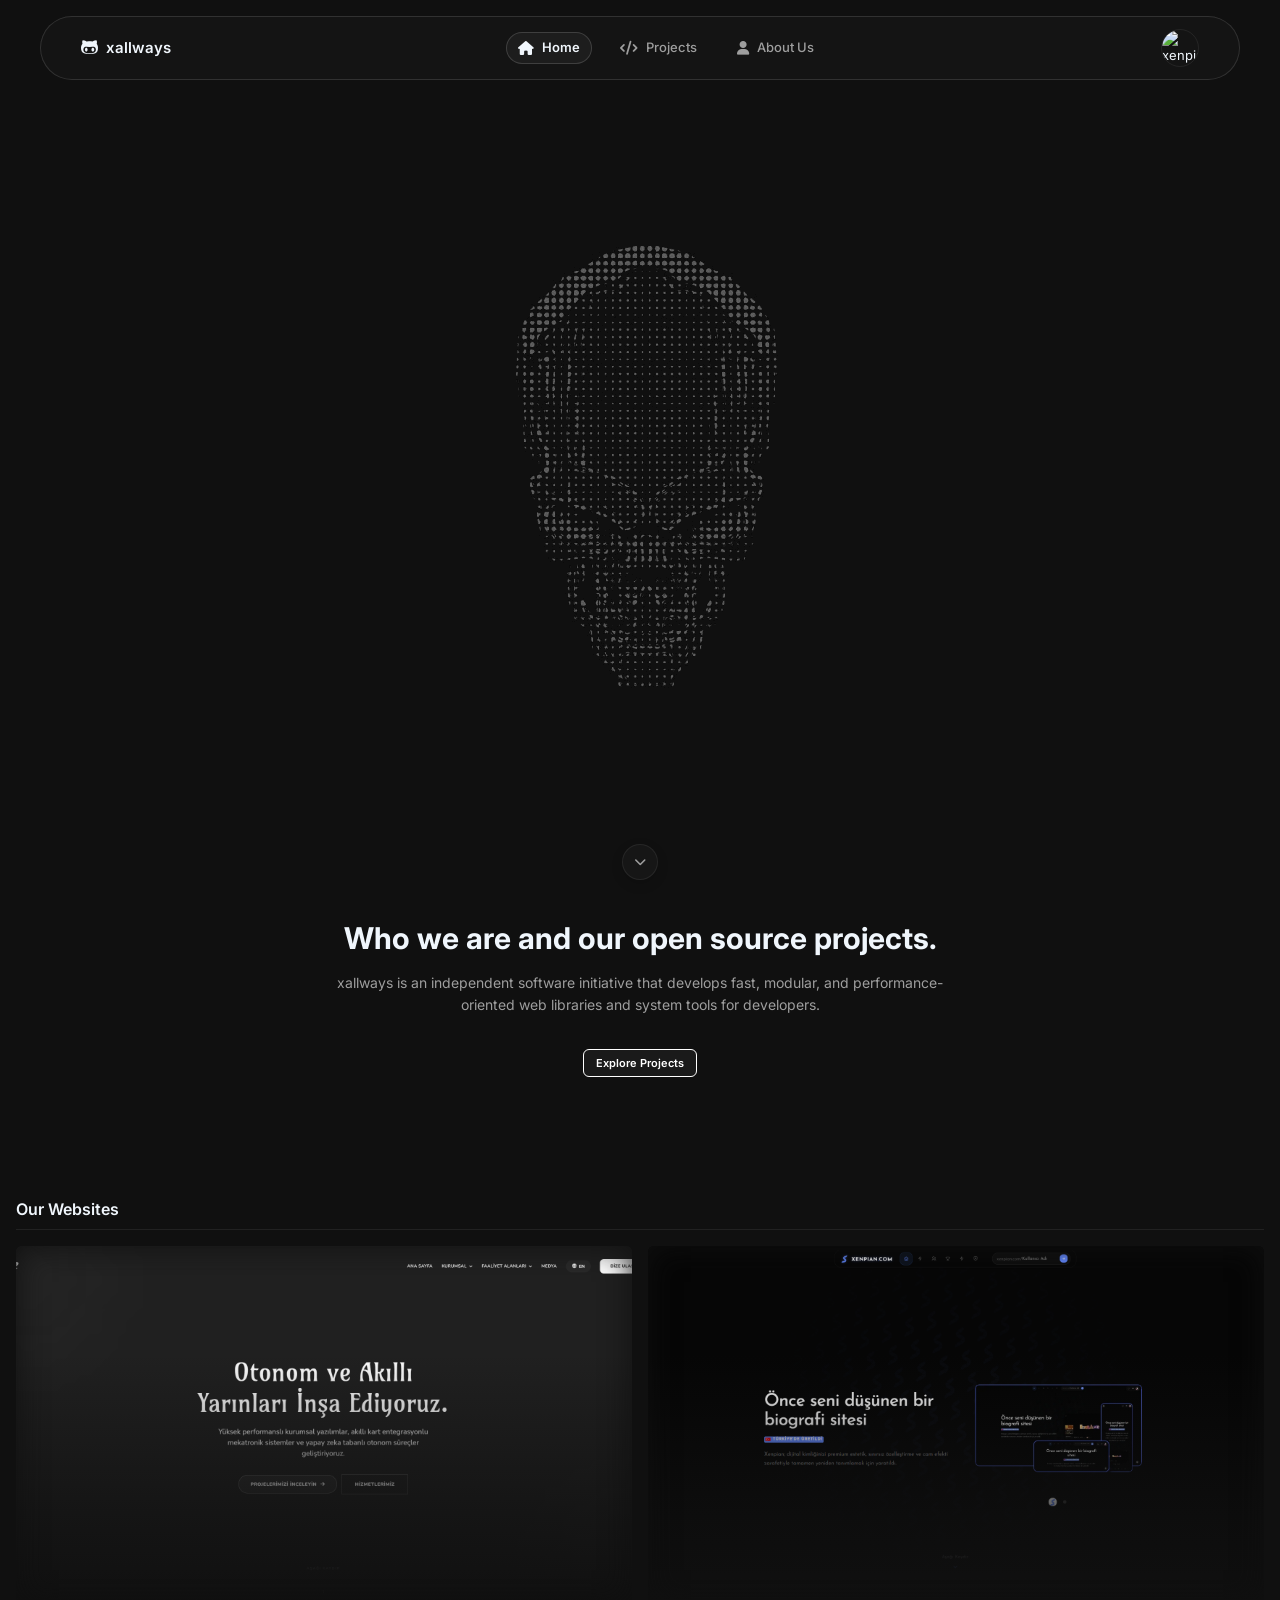
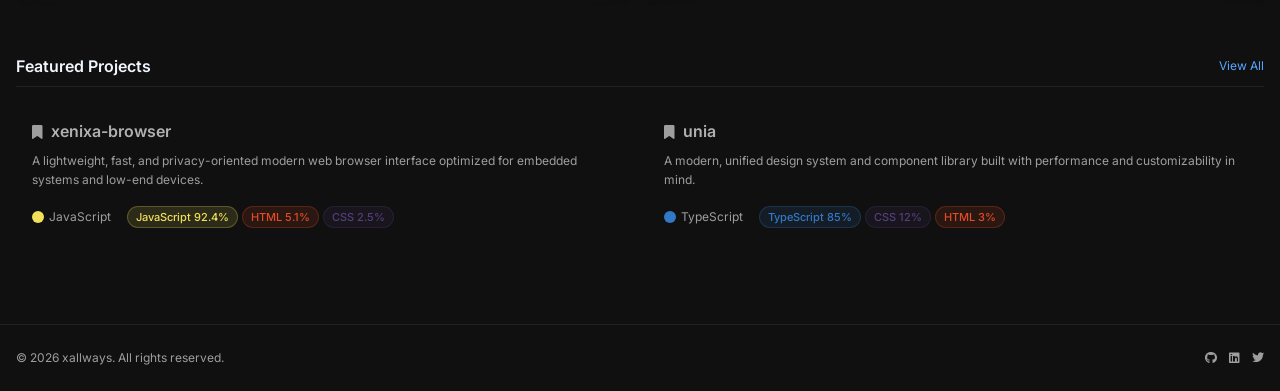
==== commit 4c933320: "Update Ters-Nokta profile configuration, setting homepage logo to tersnokta.gif while keeping standa" ====
--- a/index.html
+++ b/index.html
@@ -49,7 +49,8 @@
               <span>Ters-Nokta</span>
             </div>
             <div class="dropdown-divider"></div>
-            <a href="https://github.com/xenpian" id="dropdown-github-link" target="_blank"><i class="fa-brands fa-github"></i> GitHub Profile</a>
+            <a href="https://github.com/xenpian" id="dropdown-github-link" target="_blank"><i
+                class="fa-brands fa-github"></i> GitHub Profile</a>
           </div>
         </div>
         <button class="menu-toggle-btn" id="menu-toggle-btn" aria-label="Toggle Menu">
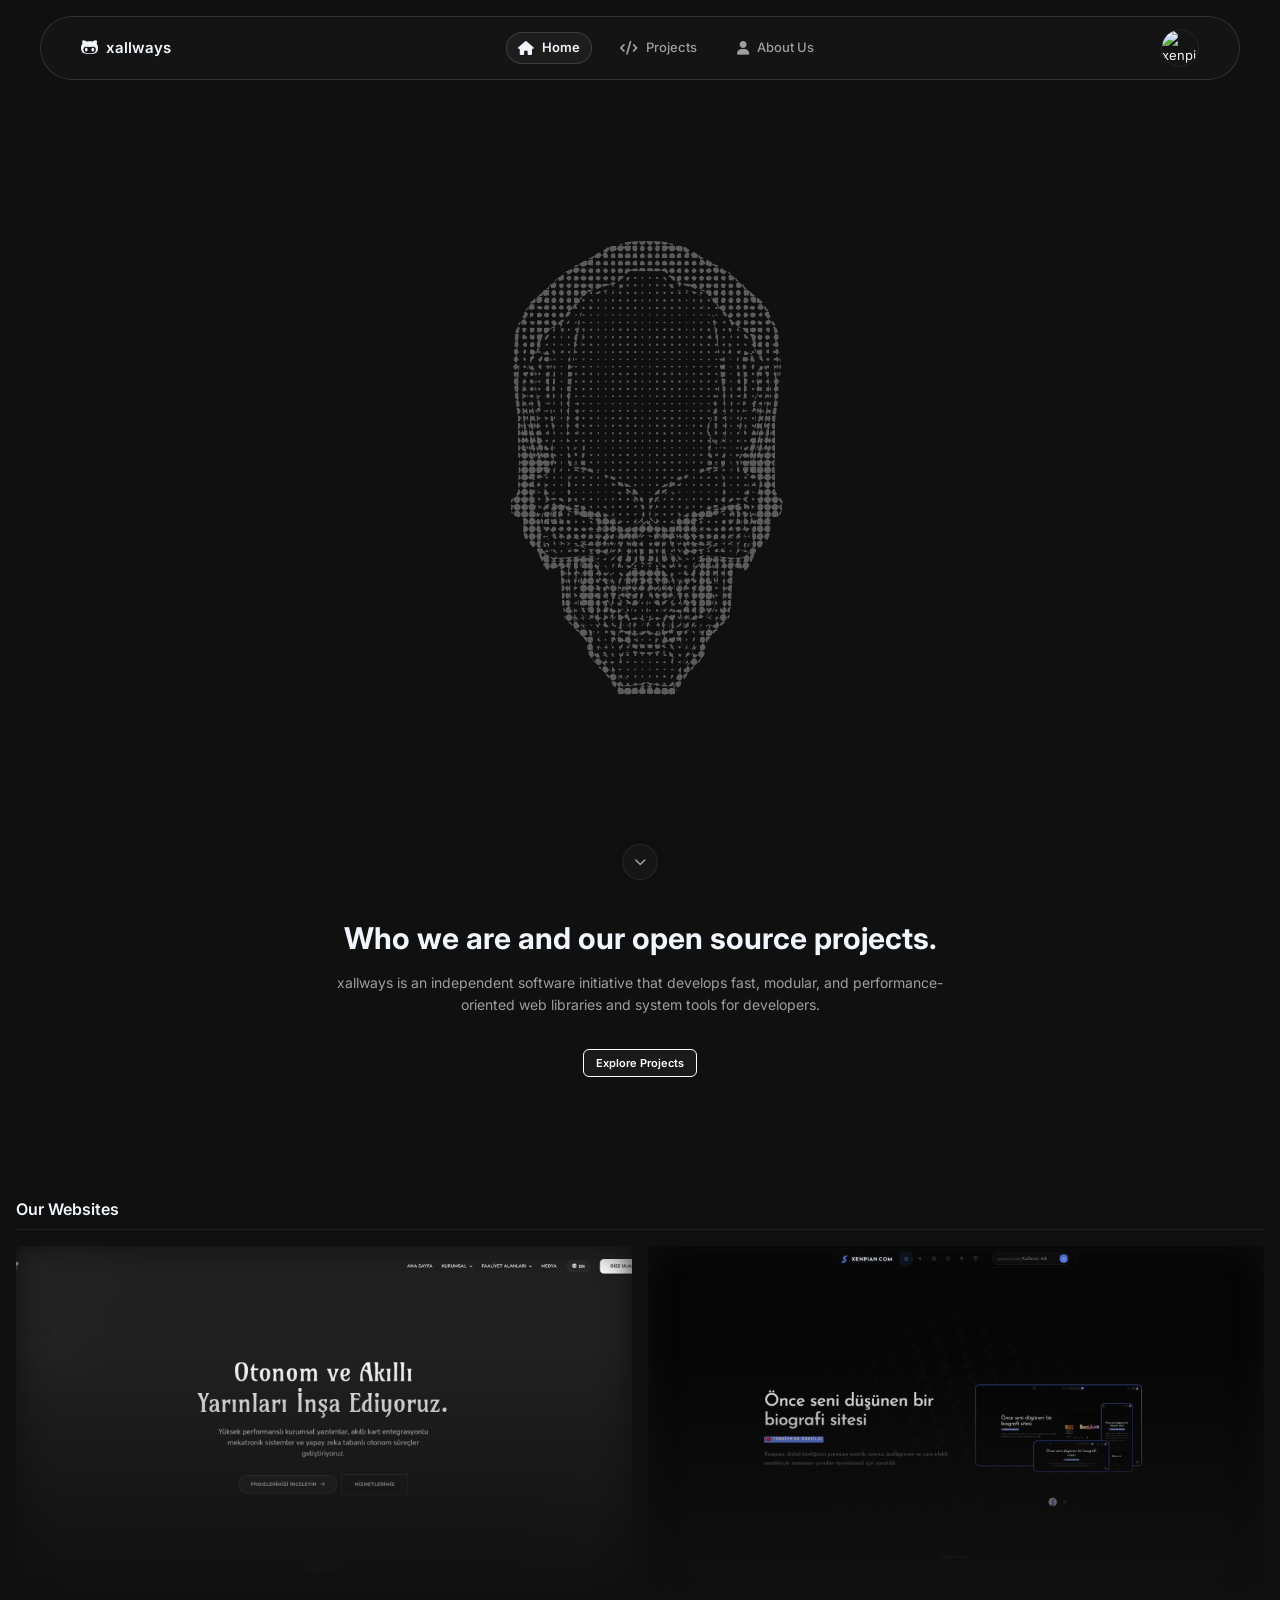
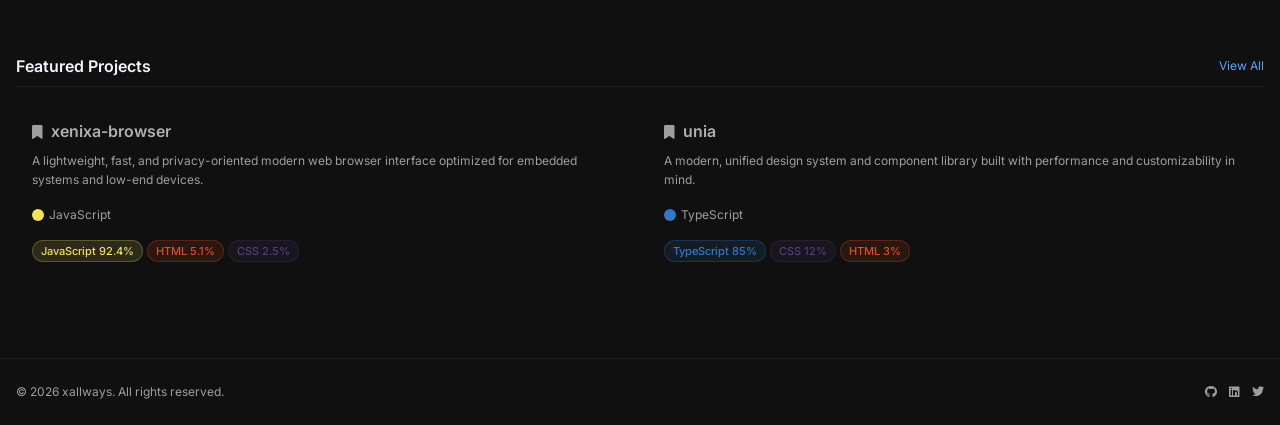
==== commit 2e3d3490: "d" ====
--- a/index.html
+++ b/index.html
@@ -6,7 +6,7 @@
   <meta name="viewport" content="width=device-width, initial-scale=1.0">
   <title>xallways | Open Source Software Solutions</title>
   <meta name="description" content="Open source software, system tools, and developer libraries developed by xallways.">
-  <link rel="stylesheet" href="styles.css">
+  <link rel="stylesheet" href="styles.css?v=1.1">
   <link rel="stylesheet" href="https://cdnjs.cloudflare.com/ajax/libs/font-awesome/6.4.0/css/all.min.css">
 </head>
 
@@ -178,7 +178,7 @@
 
   <!-- Scripts -->
   <script src="projects-data.js"></script>
-  <script src="app.js"></script>
+  <script src="app.js?v=1.1"></script>
 
 </body>
 
--- a/styles.css
+++ b/styles.css
@@ -683,10 +683,85 @@
   display: inline-block;
 }
 
+.repo-tags-container {
+  width: 100%;
+  position: relative;
+}
+
+.repo-tags-content {
+  position: relative;
+  width: 100%;
+  overflow: hidden;
+}
+
 .repo-tags {
   display: flex;
   gap: 4px;
   flex-wrap: wrap;
+}
+
+.repo-tags-container.has-collapse.collapsed .repo-tags {
+  max-height: 52px;
+  overflow: hidden;
+  transition: max-height 0.35s cubic-bezier(0.4, 0, 0.2, 1);
+}
+
+.repo-tags-container.has-collapse.expanded .repo-tags {
+  max-height: 800px;
+  overflow: visible;
+  transition: max-height 0.45s cubic-bezier(0.4, 0, 0.2, 1);
+}
+
+.repo-tags-fade {
+  position: absolute;
+  left: 0;
+  right: 0;
+  bottom: 0;
+  height: 32px;
+  background: linear-gradient(to bottom, rgba(16, 16, 16, 0) 0%, rgba(16, 16, 16, 0.75) 50%, var(--bg-main, #101010) 100%);
+  cursor: pointer;
+  pointer-events: auto;
+  opacity: 1;
+  transition: opacity 0.25s ease;
+  z-index: 2;
+}
+
+.repo-tags-container.expanded .repo-tags-fade {
+  opacity: 0;
+  pointer-events: none;
+}
+
+.repo-tags-toggle {
+  display: flex;
+  align-items: center;
+  justify-content: center;
+  margin: 6px auto 0 auto;
+  width: 28px;
+  height: 20px;
+  background-color: var(--bg-btn, #222222);
+  border: 1px solid var(--border-color);
+  border-radius: 10px;
+  color: var(--text-muted);
+  cursor: pointer;
+  font-size: 10px;
+  transition: var(--transition);
+  position: relative;
+  z-index: 3;
+}
+
+.repo-tags-toggle:hover {
+  background-color: var(--bg-btn-hover, #2d2d2d);
+  color: var(--text-main);
+  border-color: rgba(255, 255, 255, 0.25);
+  transform: translateY(1px);
+}
+
+.repo-tags-toggle i {
+  transition: transform 0.3s cubic-bezier(0.4, 0, 0.2, 1);
+}
+
+.repo-tags-container.expanded .repo-tags-toggle i {
+  transform: rotate(180deg);
 }
 
 .repo-tag {
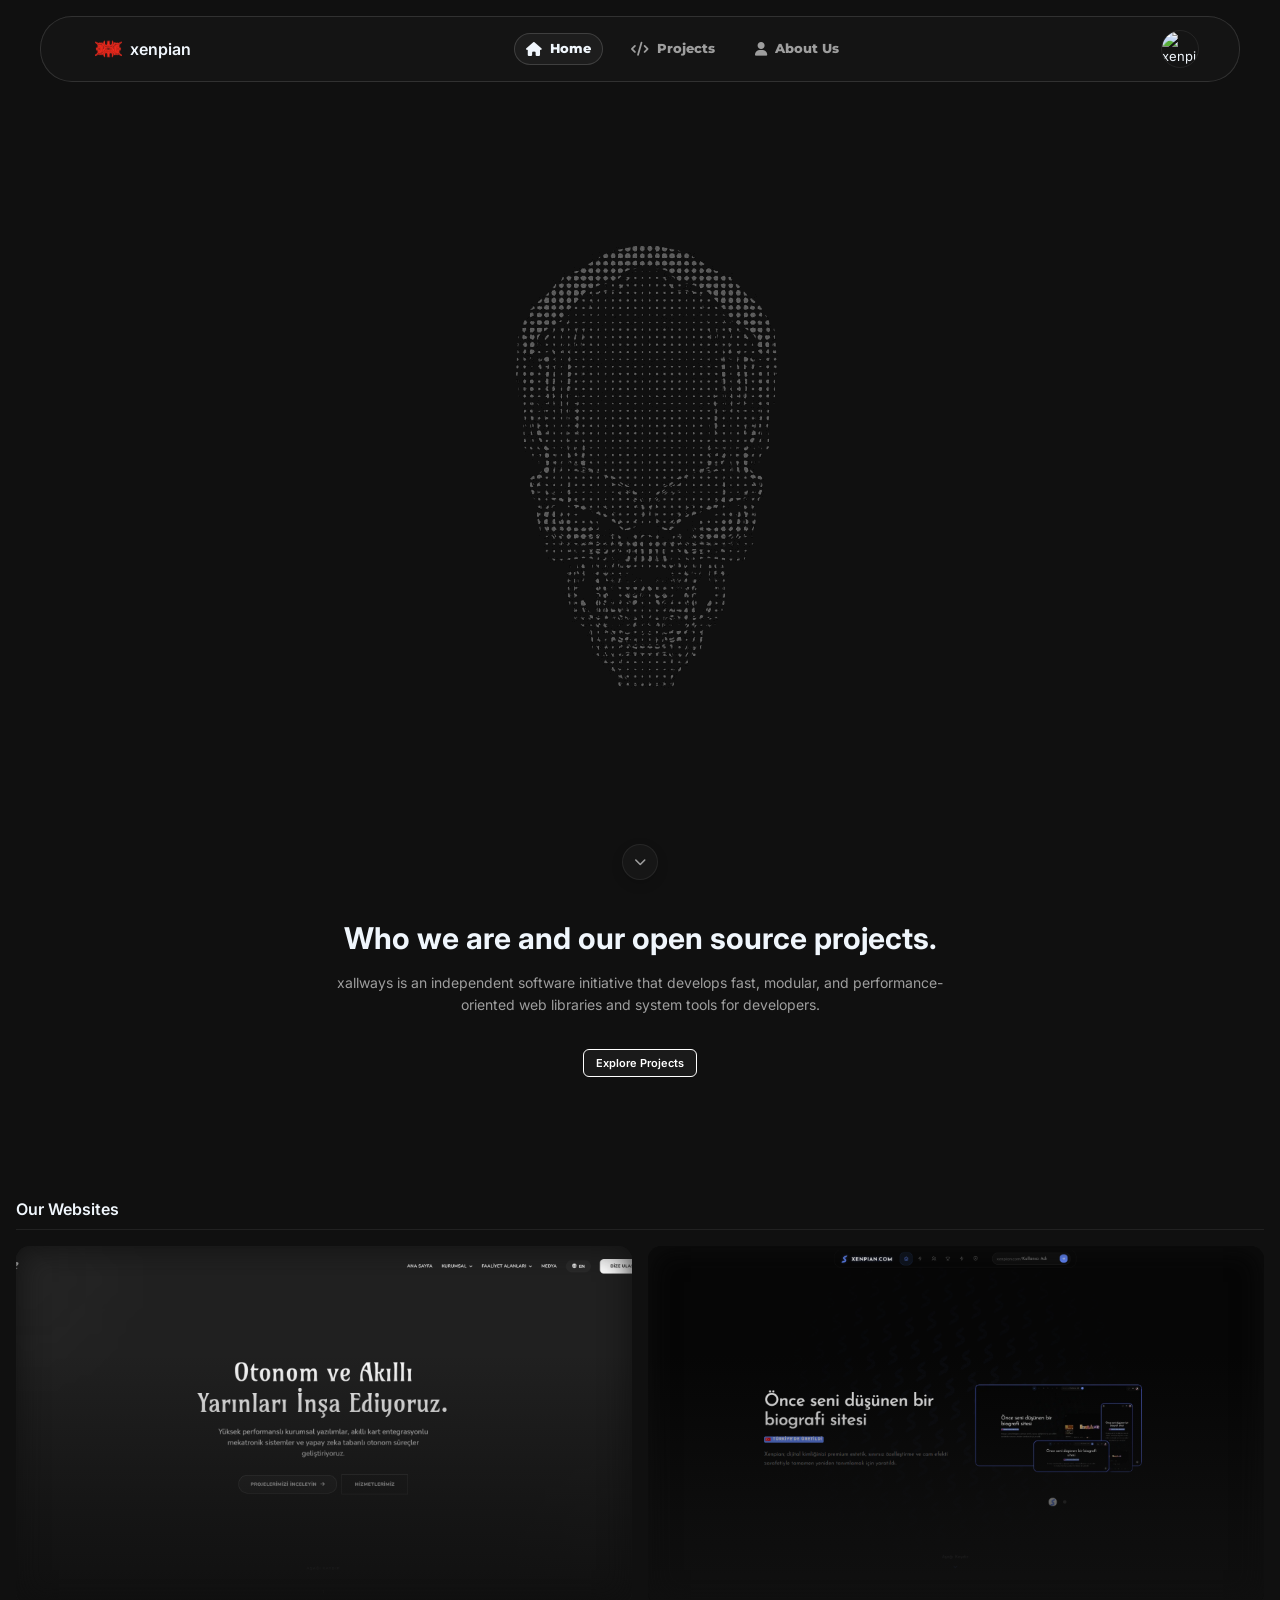
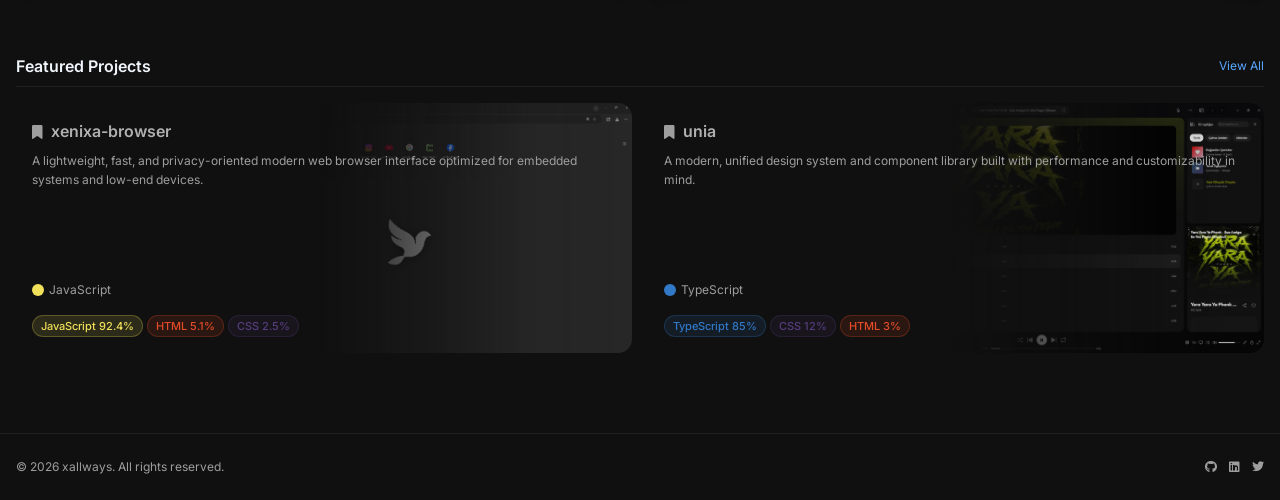
==== commit d0b59573: "d" ====
--- a/index.html
+++ b/index.html
@@ -17,7 +17,8 @@
     <div class="container header-container">
       <div class="logo-wrap">
         <a href="./" class="logo">
-          <i class="fa-brands fa-github-alt"></i> xallways
+          <img src="assets/logo.png" alt="xenpian" class="logo-img">
+          <span>xenpian</span>
         </a>
       </div>
 
--- a/styles.css
+++ b/styles.css
@@ -1,5 +1,6 @@
 /* Fonts */
 @import url('https://fonts.googleapis.com/css2?family=Inter:wght@300;400;500;600;700&display=swap');
+@import url('https://fonts.googleapis.com/css2?family=Fraunces:ital,opsz,wght@0,9..144,100..900;1,9..144,100..900&family=Montserrat:ital,wght@0,100..900;1,100..900&family=Plus+Jakarta+Sans:ital,wght@0,200..800;1,200..800&display=swap');
 
 /* Variables */
 :root {
@@ -97,16 +98,12 @@
   border-radius: 32px;
   padding: 12px 24px;
   z-index: 100;
-  transition: top 0.4s cubic-bezier(0.16, 1, 0.3, 1),
-    left 0.4s cubic-bezier(0.16, 1, 0.3, 1),
-    transform 0.4s cubic-bezier(0.16, 1, 0.3, 1),
-    width 0.4s cubic-bezier(0.16, 1, 0.3, 1),
-    max-width 0.4s cubic-bezier(0.16, 1, 0.3, 1),
-    padding 0.4s cubic-bezier(0.16, 1, 0.3, 1),
-    border-radius 0.4s cubic-bezier(0.16, 1, 0.3, 1),
-    background-color 0.4s ease,
-    border-color 0.4s ease,
-    box-shadow 0.4s ease;
+  transition: width 0.45s cubic-bezier(0.16, 1, 0.3, 1),
+    max-width 0.45s cubic-bezier(0.16, 1, 0.3, 1),
+    padding 0.45s cubic-bezier(0.16, 1, 0.3, 1),
+    background-color 0.35s ease,
+    border-color 0.35s ease,
+    box-shadow 0.35s ease;
 }
 
 .header-container {
@@ -115,38 +112,61 @@
   align-items: center;
   flex-wrap: wrap;
   gap: 16px;
-  transition: flex-direction 0.4s cubic-bezier(0.16, 1, 0.3, 1),
-    gap 0.4s cubic-bezier(0.16, 1, 0.3, 1),
-    padding 0.4s cubic-bezier(0.16, 1, 0.3, 1);
+  width: 100%;
+  max-width: 1200px;
+  transition: max-width 0.45s cubic-bezier(0.16, 1, 0.3, 1),
+    padding 0.45s cubic-bezier(0.16, 1, 0.3, 1);
 }
 
 .logo-wrap {
   display: flex;
   align-items: center;
   gap: 12px;
-  transition: opacity 0.3s ease, transform 0.3s ease, visibility 0.3s ease, width 0.3s ease, height 0.3s ease, margin 0.3s ease;
 }
 
 .logo {
   font-weight: 600;
-  font-size: 15px;
+  font-size: 16px;
   color: var(--text-main);
   display: flex;
   align-items: center;
   gap: 8px;
   text-decoration: none;
+  padding: 6px 14px;
+  border-radius: 24px;
+  background-color: transparent;
+  transition: background-color 0.3s cubic-bezier(0.16, 1, 0.3, 1),
+    color 0.3s cubic-bezier(0.16, 1, 0.3, 1),
+    box-shadow 0.3s cubic-bezier(0.16, 1, 0.3, 1),
+    padding 0.3s ease,
+    transform 0.2s ease;
 }
 
 .logo i {
   font-size: 18px;
+  transition: color 0.3s cubic-bezier(0.16, 1, 0.3, 1);
+}
+
+.logo-img {
+  height: 28px;
+  width: auto;
+  max-width: 36px;
+  object-fit: contain;
+  display: block;
+}
+
+.logo:hover {
+  text-decoration: none;
+  opacity: 0.85;
 }
 
 nav {
   display: flex;
   gap: 8px;
   align-items: center;
-  transition: flex-direction 0.4s cubic-bezier(0.16, 1, 0.3, 1),
-    gap 0.4s cubic-bezier(0.16, 1, 0.3, 1);
+  transition: opacity 0.3s cubic-bezier(0.16, 1, 0.3, 1),
+    transform 0.3s cubic-bezier(0.16, 1, 0.3, 1),
+    visibility 0.3s ease;
 }
 
 .nav-link {
@@ -184,7 +204,9 @@
   opacity: 1;
   display: inline-block;
   overflow: hidden;
+  font-weight: 800;
   white-space: nowrap;
+  font-family: Montserrat;
   transition: max-width 0.3s cubic-bezier(0.16, 1, 0.3, 1),
     opacity 0.2s cubic-bezier(0.16, 1, 0.3, 1),
     margin 0.3s cubic-bezier(0.16, 1, 0.3, 1);
@@ -219,224 +241,65 @@
   color: var(--text-muted);
 }
 
-/* Scrolled Capsule Header State */
+/* Scrolled Sticky State: Logo slides to far left, Profile to far right */
 body.scrolled header {
-  position: fixed;
-  background-color: rgba(22, 22, 22, 0.95);
-  border-color: rgba(255, 255, 255, 0.12);
-  border-radius: 28px;
-  z-index: 100;
-  transition: top 0.4s cubic-bezier(0.16, 1, 0.3, 1),
-    left 0.4s cubic-bezier(0.16, 1, 0.3, 1),
-    bottom 0.4s cubic-bezier(0.16, 1, 0.3, 1),
-    right 0.4s cubic-bezier(0.16, 1, 0.3, 1),
-    transform 0.4s cubic-bezier(0.16, 1, 0.3, 1),
-    width 0.4s cubic-bezier(0.16, 1, 0.3, 1),
-    height 0.4s cubic-bezier(0.16, 1, 0.3, 1),
-    max-width 0.4s cubic-bezier(0.16, 1, 0.3, 1),
-    padding 0.4s cubic-bezier(0.16, 1, 0.3, 1),
-    border-radius 0.4s cubic-bezier(0.16, 1, 0.3, 1),
-    background-color 0.4s ease,
-    border-color 0.4s ease,
-    box-shadow 0.4s ease;
+  width: 100%;
+  max-width: 100%;
+  padding: 16px 36px;
+  background-color: transparent;
+  backdrop-filter: none;
+  -webkit-backdrop-filter: none;
+  border-color: transparent;
+  box-shadow: none;
+  pointer-events: none;
 }
 
 body.scrolled .header-container {
-  flex-wrap: nowrap;
-}
-
-/* Snap Right (Default) */
-body.scrolled header.snap-right {
-  top: 50%;
-  left: calc(100% - 52px);
-  transform: translate(-50%, -50%);
-  width: 56px;
-  max-width: 56px;
-  padding: 16px 0;
-}
-
-/* Snap Left */
-body.scrolled header.snap-left {
-  top: 50%;
-  left: 52px;
-  transform: translate(-50%, -50%);
-  width: 56px;
-  max-width: 56px;
-  padding: 16px 0;
-}
-
-/* Snap Top */
-body.scrolled header.snap-top {
-  top: 24px;
-  left: 50%;
-  transform: translate(-50%, 0);
-  width: auto;
-  height: 56px;
-  max-width: fit-content;
-  padding: 8px 24px;
-}
-
-/* Snap Bottom */
-body.scrolled header.snap-bottom {
-  top: auto;
-  bottom: 24px;
-  left: 50%;
-  transform: translate(-50%, 0);
-  width: auto;
-  height: 56px;
-  max-width: fit-content;
-  padding: 8px 24px;
+  max-width: 100%;
+  padding: 0;
+  width: 100%;
 }
 
 body.scrolled .logo-wrap {
+  pointer-events: auto;
+}
+
+/* Scrolled Logo: Sticky with white background, black text and icon */
+body.scrolled .logo {
+  background-color: #ffffff;
+  color: #101010;
+  box-shadow: 0 4px 18px rgba(0, 0, 0, 0.35);
+}
+
+body.scrolled .logo i {
+  color: #101010;
+}
+
+body.scrolled .logo:hover {
+  opacity: 0.95;
+  transform: translateY(-1px);
+  box-shadow: 0 6px 22px rgba(0, 0, 0, 0.45);
+}
+
+/* Middle Navigation: DOES NOT stick when scrolling down */
+body.scrolled nav {
   opacity: 0;
   visibility: hidden;
-  width: 0;
-  height: 0;
-  overflow: hidden;
-  margin: 0;
-  padding: 0;
-  transform: scale(0.5);
-}
-
+  transform: translateY(-16px);
+  pointer-events: none;
+}
+
+/* Right Profile area: stays sticky */
 body.scrolled .header-actions {
-  opacity: 1;
-  visibility: visible;
-  width: auto;
-  height: auto;
-  overflow: visible;
-  transform: none;
-  display: flex;
-  justify-content: center;
-  align-items: center;
-}
-
-/* Header Action Layout for Snap Directions */
-body.scrolled header.snap-left .header-actions,
-body.scrolled header.snap-right .header-actions {
-  flex-direction: column;
-  margin: 8px 0 0 0;
-  padding: 8px 0 0 0;
-  border-top: 1px solid var(--border-color);
-  border-left: none;
-}
-
-body.scrolled header.snap-top .header-actions,
-body.scrolled header.snap-bottom .header-actions {
-  flex-direction: row;
-  margin: 0 0 0 8px;
-  padding: 0 0 0 8px;
-  border-left: 1px solid var(--border-color);
-  border-top: none;
+  pointer-events: auto;
+}
+
+body.scrolled .profile-avatar {
+  box-shadow: 0 4px 16px rgba(0, 0, 0, 0.35);
 }
 
 body.scrolled .menu-toggle-btn {
   display: none !important;
-}
-
-body.scrolled .profile-avatar {
-  width: 32px;
-  height: 32px;
-}
-
-/* Profile Dropdown snap orientations */
-body.scrolled header.snap-right .profile-dropdown {
-  right: calc(100% + 12px);
-  left: auto;
-  top: auto;
-  bottom: 0;
-}
-
-body.scrolled header.snap-left .profile-dropdown {
-  left: calc(100% + 12px);
-  right: auto;
-  top: auto;
-  bottom: 0;
-}
-
-body.scrolled header.snap-top .profile-dropdown {
-  top: calc(100% + 12px);
-  bottom: auto;
-  right: 0;
-  left: auto;
-}
-
-body.scrolled header.snap-bottom .profile-dropdown {
-  bottom: calc(100% + 12px);
-  top: auto;
-  right: 0;
-  left: auto;
-}
-
-/* Header container orientations */
-body.scrolled header.snap-left .header-container,
-body.scrolled header.snap-right .header-container {
-  flex-direction: column;
-  justify-content: center;
-  align-items: center;
-  gap: 0;
-  padding: 0;
-}
-
-body.scrolled header.snap-top .header-container,
-body.scrolled header.snap-bottom .header-container {
-  flex-direction: row;
-  justify-content: center;
-  align-items: center;
-  gap: 16px;
-  padding: 0;
-}
-
-/* Nav container orientations */
-body.scrolled header.snap-left nav,
-body.scrolled header.snap-right nav {
-  flex-direction: column;
-  gap: 16px;
-  width: 100%;
-  align-items: center;
-}
-
-body.scrolled header.snap-top nav,
-body.scrolled header.snap-bottom nav {
-  flex-direction: row;
-  gap: 16px;
-  width: auto;
-  align-items: center;
-}
-
-/* Nav Link scrolled shape styling */
-body.scrolled .nav-link {
-  padding: 10px;
-  width: 40px;
-  height: 40px;
-  border-radius: 50%;
-  justify-content: center;
-  gap: 0;
-}
-
-body.scrolled header.snap-left .nav-link,
-body.scrolled header.snap-right .nav-link {
-  margin: 4px 0;
-}
-
-body.scrolled header.snap-top .nav-link,
-body.scrolled header.snap-bottom .nav-link {
-  margin: 0 4px;
-}
-
-body.scrolled .nav-link.active {
-  background-color: rgba(255, 255, 255, 0.08);
-  border-color: rgba(255, 255, 255, 0.15);
-}
-
-body.scrolled .nav-link span {
-  max-width: 0;
-  opacity: 0;
-  margin: 0;
-}
-
-body.scrolled .nav-link i {
-  font-size: 16px;
 }
 
 /* Common GitHub-Style Buttons */
@@ -608,18 +471,65 @@
 }
 
 .repo-card {
-  border-radius: var(--border-radius);
+  border-radius: 14px;
   padding: 16px;
   display: flex;
+  min-height: 250px;
+  max-height: 600px;
   flex-direction: column;
   justify-content: space-between;
   position: relative;
+  overflow: hidden;
   transition: var(--transition);
 }
 
 .repo-card:hover {
   border-color: var(--border-hover);
 }
+
+/* Card content stays above background layers */
+.repo-card>*:not(.repo-card-bg) {
+  position: relative;
+  z-index: 2;
+}
+
+/* Repo card image background: Right side shows image, left side is normal color with smooth transparent fade */
+.repo-card-bg {
+  position: absolute;
+  top: 0;
+  right: 0;
+  bottom: 0;
+  left: 38%;
+  z-index: 1;
+  pointer-events: none;
+  background-position: right center;
+  background-size: cover;
+  background-repeat: no-repeat;
+  transition: transform 0.4s cubic-bezier(0.16, 1, 0.3, 1), opacity 0.35s ease;
+  opacity: 0.85;
+  -webkit-mask-image: linear-gradient(to right, transparent 0%, transparent 18%, rgba(0, 0, 0, 0.4) 48%, rgba(0, 0, 0, 0.95) 75%, black 100%);
+  mask-image: linear-gradient(to right, transparent 0%, transparent 18%, rgba(0, 0, 0, 0.4) 48%, rgba(0, 0, 0, 0.95) 75%, black 100%);
+}
+
+.repo-card.has-repo-bg::after {
+  content: '';
+  position: absolute;
+  top: 0;
+  left: 0;
+  right: 0;
+  bottom: 0;
+  pointer-events: none;
+  z-index: 1;
+  background: linear-gradient(to right, #101010 0%, #101010 25%, #10101000 55%, #00000000 85%);
+  transition: opacity 0.35s ease;
+}
+
+.repo-card:hover .repo-card-bg {
+  transform: scale(1.05);
+  opacity: 1;
+}
+
+
 
 .repo-header {
   display: flex;
@@ -712,19 +622,7 @@
   transition: max-height 0.45s cubic-bezier(0.4, 0, 0.2, 1);
 }
 
-.repo-tags-fade {
-  position: absolute;
-  left: 0;
-  right: 0;
-  bottom: 0;
-  height: 32px;
-  background: linear-gradient(to bottom, rgba(16, 16, 16, 0) 0%, rgba(16, 16, 16, 0.75) 50%, var(--bg-main, #101010) 100%);
-  cursor: pointer;
-  pointer-events: auto;
-  opacity: 1;
-  transition: opacity 0.25s ease;
-  z-index: 2;
-}
+
 
 .repo-tags-container.expanded .repo-tags-fade {
   opacity: 0;
@@ -1164,41 +1062,12 @@
 
   /* Mobile scrolled overrides */
   body.scrolled header {
-    left: calc(100% - 36px);
-    width: 48px;
-    max-width: 48px;
-    border-radius: 24px;
-    padding: 12px 0;
-  }
-
-  body.scrolled nav {
-    display: flex !important;
-    flex-direction: column !important;
-    border-top: none !important;
-    margin: 0 !important;
-    padding: 0 !important;
-    gap: 12px !important;
-  }
-
-  body.scrolled .nav-link {
-    width: 36px;
-    height: 36px;
-    margin: 2px 0;
-    padding: 0;
-    justify-content: center;
-    border-left: none !important;
-    background-color: transparent !important;
-  }
-
-  body.scrolled .nav-link.active {
-    background-color: rgba(255, 255, 255, 0.08) !important;
-    border-color: rgba(255, 255, 255, 0.15) !important;
-    border-radius: 50% !important;
-  }
-
-  body.scrolled .profile-avatar {
-    width: 28px !important;
-    height: 28px !important;
+    padding: 12px 16px;
+  }
+
+  body.scrolled .logo {
+    font-size: 13px;
+    padding: 6px 14px;
   }
 }
 
